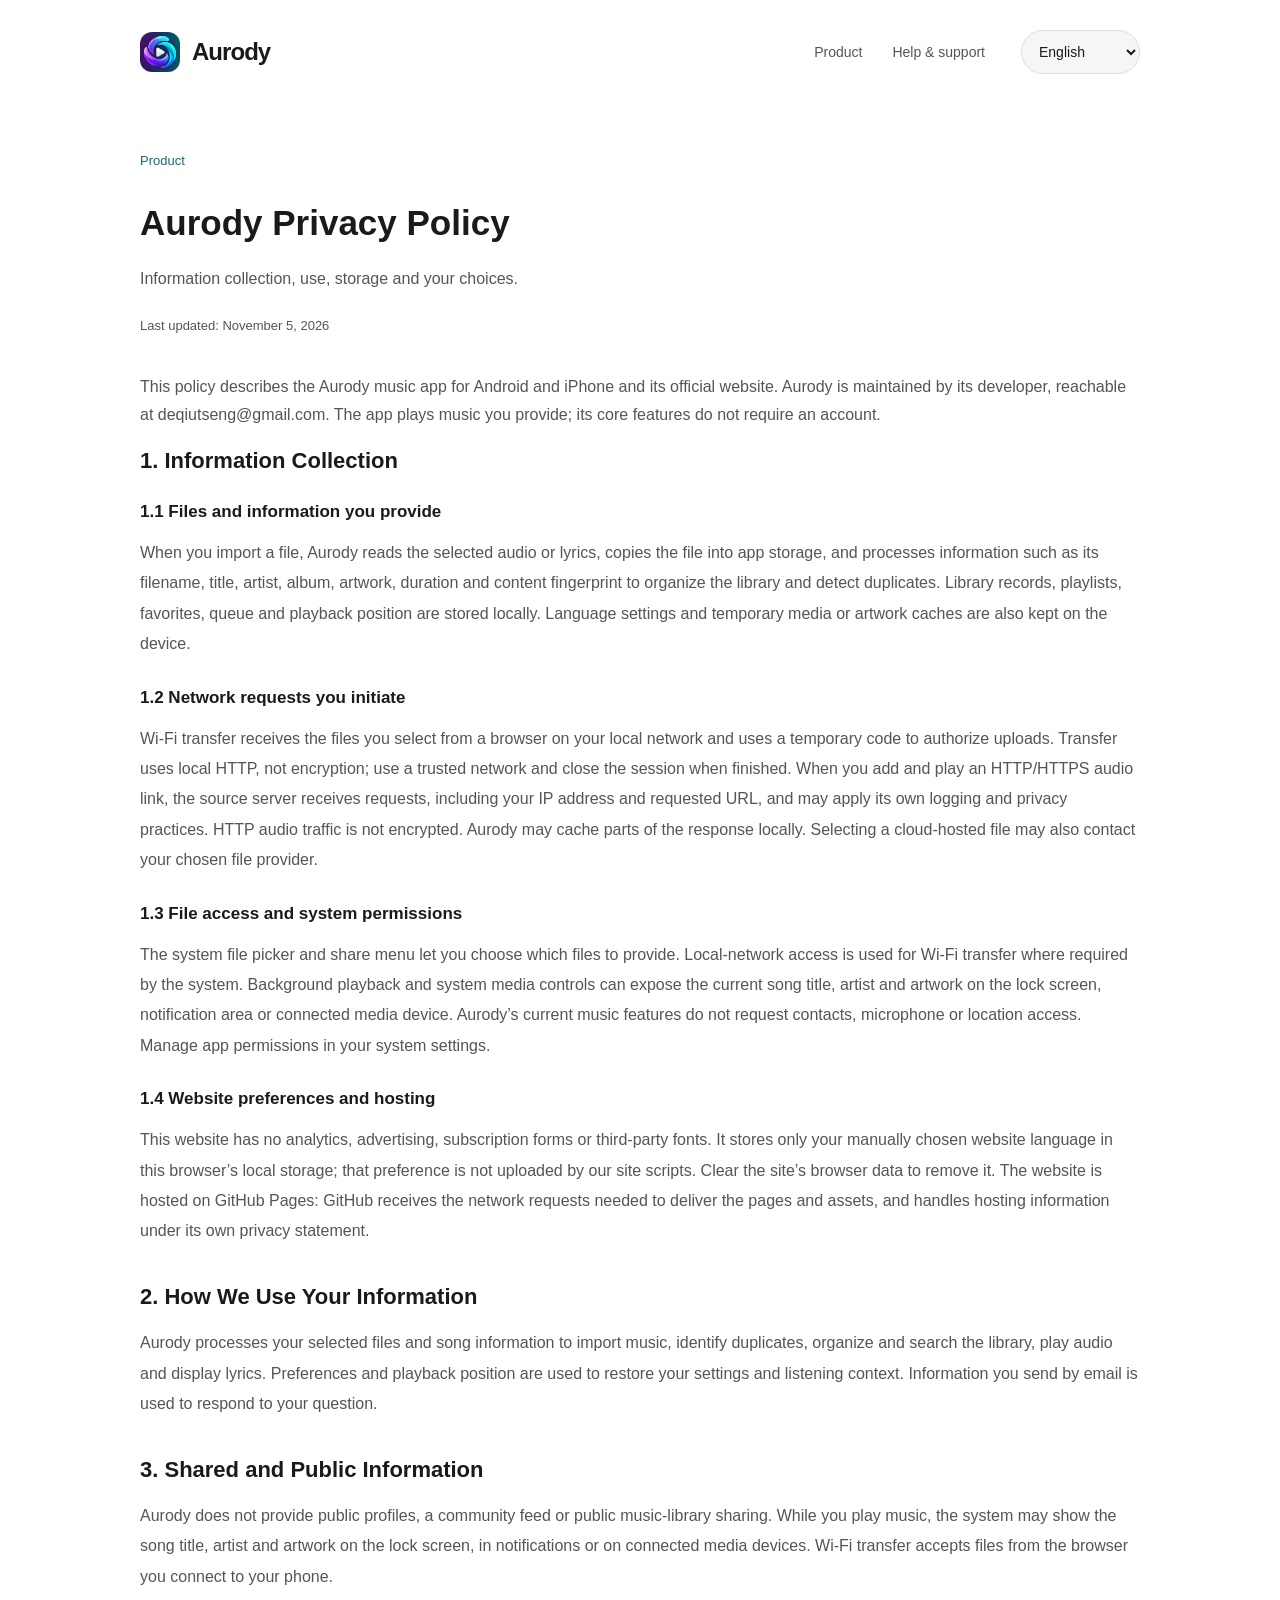
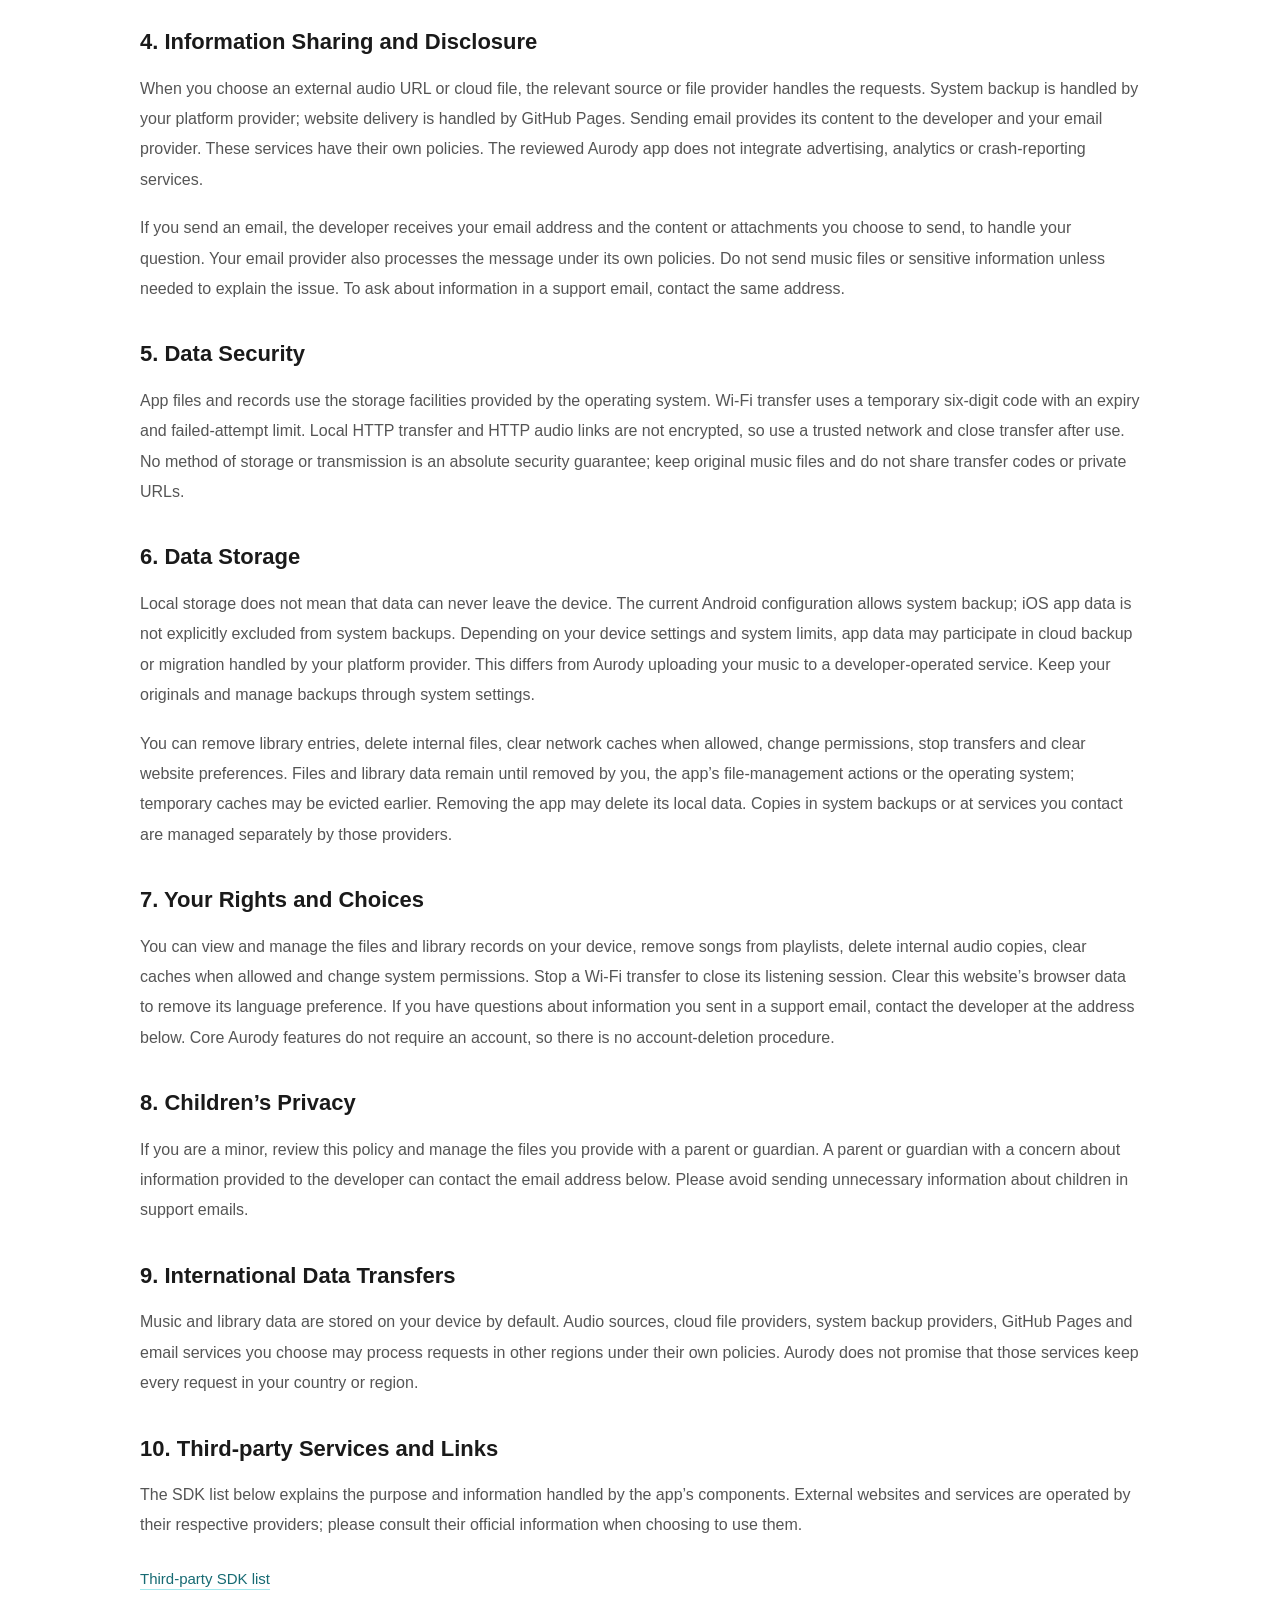
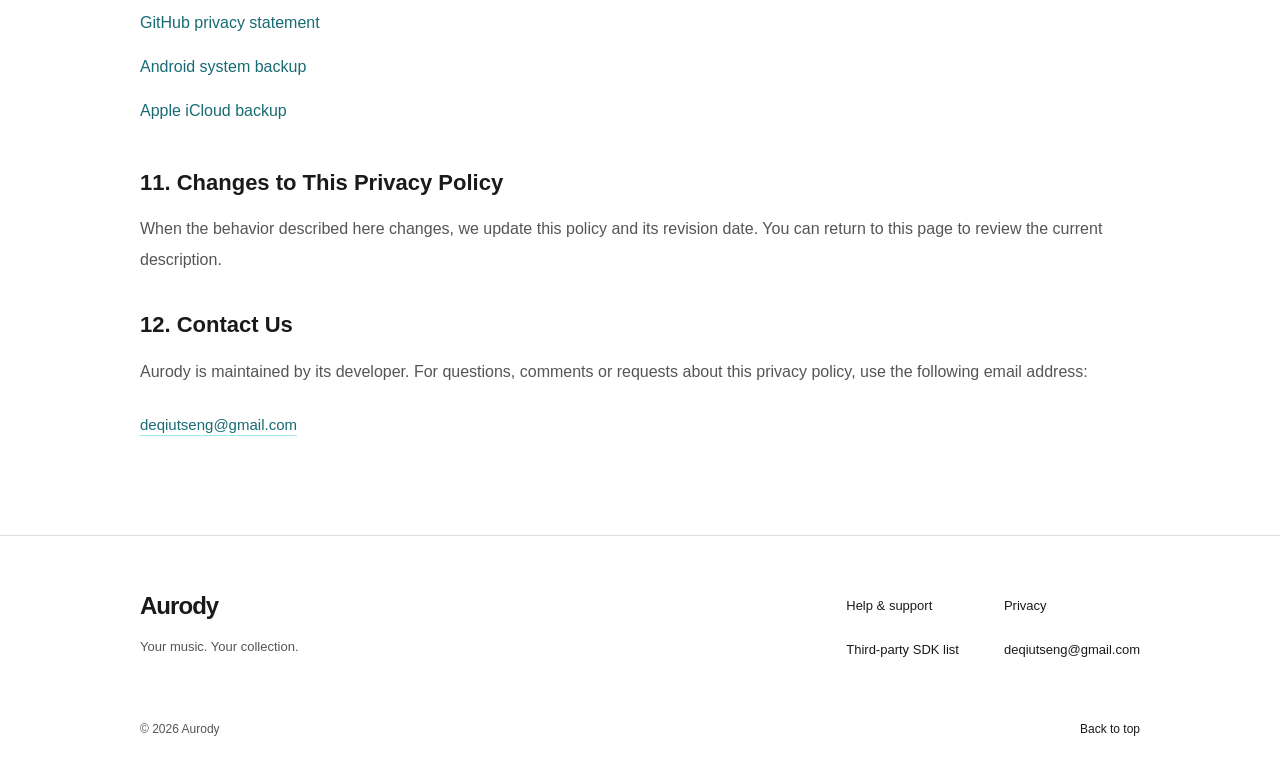
==== privacy.html @ eb652f9c "[v1.0.0][feat]官网：实现电脑优先的四页三语静态站" ====
<!doctype html>
<html lang="en"><head><meta charset="utf-8"><meta name="viewport" content="width=device-width, initial-scale=1, viewport-fit=cover"><meta name="color-scheme" content="dark"><meta name="theme-color" content="#071014"><meta name="referrer" content="no-referrer"><meta name="description" content="How Aurody handles local music, network connections, system backups and website preferences."><meta name="robots" content="index,follow"><title>Privacy policy — Aurody</title><link rel="canonical" href="https://deqiutseng.github.io/AurodyWeb/privacy.html"><link rel="icon" type="image/png" sizes="32x32" href="assets/images/favicon.png"><link rel="apple-touch-icon" href="assets/images/apple-touch-icon.png"><meta property="og:type" content="website"><meta property="og:site_name" content="Aurody"><meta property="og:title" content="Privacy policy — Aurody"><meta property="og:description" content="How Aurody handles local music, network connections, system backups and website preferences."><meta property="og:url" content="https://deqiutseng.github.io/AurodyWeb/privacy.html"><meta property="og:image" content="https://deqiutseng.github.io/AurodyWeb/assets/images/share.png"><meta name="twitter:card" content="summary_large_image"><meta name="twitter:title" content="Privacy policy — Aurody"><meta name="twitter:description" content="How Aurody handles local music, network connections, system backups and website preferences."><meta name="twitter:image" content="https://deqiutseng.github.io/AurodyWeb/assets/images/share.png"><link rel="stylesheet" href="assets/site.css"><script type="module" src="assets/site.mjs"></script></head>
<body data-page="privacy" class="document-page"><a class="skip" href="#main" data-i18n="nav.skip">Skip to content</a>
<header class="site-header" id="top"><div class="shell header-inner">
  <a class="brand" href="index.html" aria-label="Aurody home" data-i18n-aria="nav.home"><img src="assets/images/logo-128.png" alt="" width="40" height="40"><span>Aurody</span></a>
  <nav class="main-nav" aria-label="Product" data-i18n-aria="nav.product"><a data-i18n="nav.product" href="index.html">Product</a><a data-i18n="nav.support" href="support.html">Help &amp; support</a></nav>
  <div class="language" hidden><label for="language" data-i18n="nav.language">Website language</label><select id="language" aria-label="Website language" data-i18n-aria="nav.language"><option value="en" lang="en">English</option><option value="zh-Hans" lang="zh-Hans">简体中文</option><option value="zh-Hant" lang="zh-Hant">繁體中文</option></select></div>
</div></header><main id="main"><div class="page-heading shell"><a data-i18n="nav.product" href="index.html" class="back-link">Product</a><h1 data-i18n="privacy.title">Aurody Privacy Policy</h1><p data-i18n="privacy.lead" class="lead">Information collection, use, storage and your choices.</p><p data-i18n="date.label" class="revision">Last updated: November 5, 2026</p></div><article class="shell legal-article article-body"><p data-i18n="privacy.scope.body">This policy describes the Aurody music app for Android and iPhone and its official website. Aurody is maintained by its developer, reachable at deqiutseng@gmail.com. The app plays music you provide; its core features do not require an account.</p>
<section id="collection" class="article-section"><h2 data-i18n="legal.collect.title">1. Information Collection</h2><h3 data-i18n="legal.collect.local">1.1 Files and information you provide</h3><p data-i18n="privacy.local.body">When you import a file, Aurody reads the selected audio or lyrics, copies the file into app storage, and processes information such as its filename, title, artist, album, artwork, duration and content fingerprint to organize the library and detect duplicates. Library records, playlists, favorites, queue and playback position are stored locally. Language settings and temporary media or artwork caches are also kept on the device.</p><h3 data-i18n="legal.collect.network">1.2 Network requests you initiate</h3><p data-i18n="privacy.network.body">Wi-Fi transfer receives the files you select from a browser on your local network and uses a temporary code to authorize uploads. Transfer uses local HTTP, not encryption; use a trusted network and close the session when finished. When you add and play an HTTP/HTTPS audio link, the source server receives requests, including your IP address and requested URL, and may apply its own logging and privacy practices. HTTP audio traffic is not encrypted. Aurody may cache parts of the response locally. Selecting a cloud-hosted file may also contact your chosen file provider.</p><h3 data-i18n="legal.collect.permissions">1.3 File access and system permissions</h3><p data-i18n="privacy.permissions.body">The system file picker and share menu let you choose which files to provide. Local-network access is used for Wi-Fi transfer where required by the system. Background playback and system media controls can expose the current song title, artist and artwork on the lock screen, notification area or connected media device. Aurody’s current music features do not request contacts, microphone or location access. Manage app permissions in your system settings.</p><h3 data-i18n="legal.collect.website">1.4 Website preferences and hosting</h3><p data-i18n="privacy.website.body">This website has no analytics, advertising, subscription forms or third-party fonts. It stores only your manually chosen website language in this browser’s local storage; that preference is not uploaded by our site scripts. Clear the site’s browser data to remove it. The website is hosted on GitHub Pages: GitHub receives the network requests needed to deliver the pages and assets, and handles hosting information under its own privacy statement.</p></section>
<section id="use" class="article-section"><h2 data-i18n="legal.use.title">2. How We Use Your Information</h2><p data-i18n="legal.use.body">Aurody processes your selected files and song information to import music, identify duplicates, organize and search the library, play audio and display lyrics. Preferences and playback position are used to restore your settings and listening context. Information you send by email is used to respond to your question.</p></section>
<section id="public" class="article-section"><h2 data-i18n="legal.public.title">3. Shared and Public Information</h2><p data-i18n="legal.public.body">Aurody does not provide public profiles, a community feed or public music-library sharing. While you play music, the system may show the song title, artist and artwork on the lock screen, in notifications or on connected media devices. Wi-Fi transfer accepts files from the browser you connect to your phone.</p></section>
<section id="disclosure" class="article-section"><h2 data-i18n="legal.disclosure.title">4. Information Sharing and Disclosure</h2><p data-i18n="legal.disclosure.body">When you choose an external audio URL or cloud file, the relevant source or file provider handles the requests. System backup is handled by your platform provider; website delivery is handled by GitHub Pages. Sending email provides its content to the developer and your email provider. These services have their own policies. The reviewed Aurody app does not integrate advertising, analytics or crash-reporting services.</p><p data-i18n="privacy.email.body">If you send an email, the developer receives your email address and the content or attachments you choose to send, to handle your question. Your email provider also processes the message under its own policies. Do not send music files or sensitive information unless needed to explain the issue. To ask about information in a support email, contact the same address.</p></section>
<section id="security" class="article-section"><h2 data-i18n="legal.security.title">5. Data Security</h2><p data-i18n="legal.security.body">App files and records use the storage facilities provided by the operating system. Wi-Fi transfer uses a temporary six-digit code with an expiry and failed-attempt limit. Local HTTP transfer and HTTP audio links are not encrypted, so use a trusted network and close transfer after use. No method of storage or transmission is an absolute security guarantee; keep original music files and do not share transfer codes or private URLs.</p></section>
<section id="storage" class="article-section"><h2 data-i18n="legal.storage.title">6. Data Storage</h2><p data-i18n="privacy.backup.body">Local storage does not mean that data can never leave the device. The current Android configuration allows system backup; iOS app data is not explicitly excluded from system backups. Depending on your device settings and system limits, app data may participate in cloud backup or migration handled by your platform provider. This differs from Aurody uploading your music to a developer-operated service. Keep your originals and manage backups through system settings.</p><p data-i18n="privacy.control.body">You can remove library entries, delete internal files, clear network caches when allowed, change permissions, stop transfers and clear website preferences. Files and library data remain until removed by you, the app’s file-management actions or the operating system; temporary caches may be evicted earlier. Removing the app may delete its local data. Copies in system backups or at services you contact are managed separately by those providers.</p></section>
<section id="choices" class="article-section"><h2 data-i18n="legal.choices.title">7. Your Rights and Choices</h2><p data-i18n="legal.choices.body">You can view and manage the files and library records on your device, remove songs from playlists, delete internal audio copies, clear caches when allowed and change system permissions. Stop a Wi-Fi transfer to close its listening session. Clear this website’s browser data to remove its language preference. If you have questions about information you sent in a support email, contact the developer at the address below. Core Aurody features do not require an account, so there is no account-deletion procedure.</p></section>
<section id="children" class="article-section"><h2 data-i18n="legal.children.title">8. Children’s Privacy</h2><p data-i18n="legal.children.body">If you are a minor, review this policy and manage the files you provide with a parent or guardian. A parent or guardian with a concern about information provided to the developer can contact the email address below. Please avoid sending unnecessary information about children in support emails.</p></section>
<section id="international" class="article-section"><h2 data-i18n="legal.international.title">9. International Data Transfers</h2><p data-i18n="legal.international.body">Music and library data are stored on your device by default. Audio sources, cloud file providers, system backup providers, GitHub Pages and email services you choose may process requests in other regions under their own policies. Aurody does not promise that those services keep every request in your country or region.</p></section>
<section id="third-party" class="article-section"><h2 data-i18n="legal.third.title">10. Third-party Services and Links</h2><p data-i18n="legal.third.body">The SDK list below explains the purpose and information handled by the app’s components. External websites and services are operated by their respective providers; please consult their official information when choosing to use them.</p><a data-i18n="nav.sdk" href="sdklist.html" class="text-link">Third-party SDK list</a><ul class="reference-links"><li><a data-i18n="privacy.github" href="https://docs.github.com/en/site-policy/privacy-policies/github-general-privacy-statement">GitHub privacy statement</a></li><li><a data-i18n="privacy.android" href="https://developer.android.com/identity/data/autobackup">Android system backup</a></li><li><a data-i18n="privacy.apple" href="https://support.apple.com/en-us/108770">Apple iCloud backup</a></li></ul></section>
<section id="updates" class="article-section"><h2 data-i18n="legal.updates.title">11. Changes to This Privacy Policy</h2><p data-i18n="legal.updates.body">When the behavior described here changes, we update this policy and its revision date. You can return to this page to review the current description.</p></section>
<section id="contact" class="article-section"><h2 data-i18n="legal.contact.title">12. Contact Us</h2><p data-i18n="legal.contact.body">Aurody is maintained by its developer. For questions, comments or requests about this privacy policy, use the following email address:</p><a class="text-link email-link" href="mailto:deqiutseng@gmail.com">deqiutseng@gmail.com</a></section>
</article></main><footer class="site-footer"><div class="shell footer-main"><div class="footer-brand"><a href="index.html" class="wordmark">Aurody</a><p data-i18n="footer.line">Your music. Your collection.</p></div><nav aria-label="Privacy" data-i18n-aria="nav.privacy"><a data-i18n="nav.support" href="support.html">Help &amp; support</a><a data-i18n="nav.privacy" href="privacy.html">Privacy</a><a data-i18n="nav.sdk" href="sdklist.html">Third-party SDK list</a><a href="mailto:deqiutseng@gmail.com">deqiutseng@gmail.com</a></nav></div><div class="shell footer-bottom"><p data-i18n="footer.rights">© 2026 Aurody</p><a data-i18n="footer.top" href="#top">Back to top</a></div></footer></body></html>
---- assets/site.css ----
:root {
  --base: #071014;
  --text: #f3f4fa;
  --muted: #b7c1d0;
  --cyan: #19c6ce;
  --purple: #713cf0;
  --line: #ffffff25;
  --surface: #ffffff08;
  --radius: 22px;
  color-scheme: dark;
  font-family: -apple-system, BlinkMacSystemFont, "Segoe UI", "PingFang SC", "PingFang TC", "Microsoft YaHei", sans-serif;
  font-size: 16px;
  font-weight: 400;
  background: var(--base);
  color: var(--text);
  -webkit-text-size-adjust: 100%;
}
* { box-sizing: border-box; }
body { margin: 0; line-height: 1.75; overflow-wrap: break-word; background: radial-gradient(ellipse 70% 730px at 18% 6%, #49247570, transparent), radial-gradient(ellipse 50% 650px at 90% 12%, #187d8148, transparent); }
body[data-page="home"] { background: radial-gradient(ellipse 65% 750px at 10% 5%, #49247590, transparent), radial-gradient(ellipse 50% 800px at 90% 8%, #187d8160, transparent), var(--base); }
a { color: inherit; text-decoration: none; }
a:hover { color: var(--cyan); }
button, select, input { font: inherit; }
img { display: block; max-width: 100%; height: auto; }
figure { margin: 0; }
h1, h2, h3, p { margin: 0; }
h1, h2, h3 { font-weight: 600; line-height: 1.25; text-wrap: balance; }
h1 { font-size: clamp(29px, 4.45vw, 64px); letter-spacing: -.045em; }
h2 { font-size: clamp(23px, 2.5vw, 36px); letter-spacing: -.025em; white-space: pre-line; }
h3 { font-size: 19px; }
p { color: var(--muted); }
[hidden] { display: none !important; }
:focus-visible { outline: 2px solid var(--cyan); outline-offset: 5px; border-radius: 4px; }
section[id], main, #top { scroll-margin-top: 30px; }
.shell { width: min(1160px, calc(100% - 96px)); margin-inline: auto; }
.site-header { padding-top: max(20px, env(safe-area-inset-top)); }
.header-inner { display: flex; align-items: center; gap: 36px; min-height: 64px; }
.brand { display: inline-flex; align-items: center; gap: 12px; font-size: 24px; font-weight: 600; letter-spacing: -.04em; min-height: 44px; }
.brand img { border-radius: 12px; }
.main-nav { display: flex; gap: 30px; margin-left: auto; font-size: 14px; }
.main-nav a { display: flex; min-height: 44px; align-items: center; color: var(--muted); }
.main-nav a.active { color: var(--text); }
.main-nav a:hover { color: var(--cyan); }
.language { display: flex; align-items: center; }
.language label { position: absolute; width: 1px; height: 1px; overflow: hidden; clip-path: inset(50%); }
.language select { padding: 9px 28px 9px 13px; min-height: 44px; max-width: 150px; border: 1px solid var(--line); border-radius: 25px; color: var(--text); background-color: var(--surface); font-size: 14px; cursor: pointer; }
.language option { background: var(--base); }
.hero { display: grid; grid-template-columns: 1.12fr 1fr; align-items: center; gap: 70px; min-height: 740px; padding-block: 60px 88px; }
.hero-copy { padding-bottom: 25px; }
.hero .platform { font-size: 14px; margin-bottom: 22px; }
.hero h1 { max-width: 600px; margin-bottom: 26px; }
.hero .lead { max-width: 490px; font-size: 19px; line-height: 1.8; }
.actions { display: flex; gap: 12px; flex-wrap: wrap; margin-top: 34px; }
.button { display: inline-flex; align-items: center; justify-content: center; min-height: 48px; padding: 12px 23px; border-radius: 25px; border: 1px solid var(--line); font-weight: 600; font-size: 14px; line-height: 1.5; text-align: center; transition: background-color 150ms; }
.button.primary { background: linear-gradient(115deg, #14bdcb, #384bd1, #6924d5); border-color: transparent; color: #fff; }
.button.primary:hover { filter: brightness(1.12); }
.button.secondary { color: var(--text); background: var(--surface); }
.button.secondary:hover { background: #ffffff12; }
.small-note { font-size: 13px; line-height: 1.8; }
.hero .small-note { margin-top: 22px; }
.hero-visual { position: relative; display: grid; justify-items: center; }
.hero-visual::before { content: ""; position: absolute; width: 110%; height: 90%; top: 3%; background: radial-gradient(ellipse, #19c6ce19, #713cf015 45%, transparent 70%); z-index: -1; }
.phone { width: 270px; border: 7px solid #0a0a0a; border-radius: 44px; overflow: hidden; box-shadow: 0 0 0 1px #ffffff40, 0 32px 100px #0008; transform: rotate(5deg); }
.phone img { width: 100%; border-radius: 36px; }
figcaption { color: var(--muted); font-size: 12px; line-height: 1.7; }
.hero-visual figcaption { text-align: center; margin-top: 30px; max-width: 340px; }
.introduction { text-align: center; padding: 55px 0 100px; }
.introduction p { max-width: 680px; margin: 22px auto 0; font-size: 17px; }
.import-section { padding-block: 65px 90px; border-top: 1px solid var(--line); }
.section-intro { max-width: 620px; }
.section-intro p { margin-top: 20px; }
.import-steps { display: grid; grid-template-columns: repeat(3, 1fr); gap: 45px; list-style: none; padding: 0; margin: 44px 0 30px; }
.method-icon { display: flex; align-items: center; justify-content: center; width: 44px; height: 44px; border: 1px solid var(--line); color: var(--cyan); border-radius: 50%; margin-bottom: 20px; }
.import-steps p { margin-top: 14px; font-size: 15px; }
.text-link { display: inline-flex; align-items: center; min-height: 44px; color: var(--cyan); font-size: 15px; text-decoration: underline; text-underline-offset: 5px; text-decoration-color: #19c6ce65; }
.text-link:hover { text-decoration-color: var(--cyan); }
.collection-section, .listen-section { display: grid; align-items: center; grid-template-columns: 1fr 1fr; gap: 110px; padding-block: 75px; }
.collection-visual { padding: 30px 55px 25px; border: 1px solid var(--line); border-radius: var(--radius); background: linear-gradient(135deg, #49247550, #187d8120); }
.collection-visual img { width: 100%; max-width: 300px; margin: auto; border: 1px solid var(--line); border-radius: 26px; box-shadow: 0 20px 50px #0006; }
.collection-visual figcaption { margin-top: 22px; text-align: center; }
.section-copy p { margin-top: 24px; max-width: 520px; }
.section-copy .text-link { margin-top: 22px; }
.record-visual { padding: 30px; }
.record-visual img { width: 420px; aspect-ratio: 1; border-radius: 50%; box-shadow: 0 0 70px #713cf012; }
.contact-section { display: grid; grid-template-columns: 1fr 1fr; align-items: center; gap: 80px; margin-top: 70px; padding: 60px; border: 1px solid var(--line); background: var(--surface); border-radius: var(--radius); }
.contact-section p { margin-top: 22px; }
.contact-actions { display: flex; flex-direction: column; align-items: flex-start; gap: 12px; }
.email-address { font-size: 13px; color: var(--muted); overflow-wrap: anywhere; }
.site-footer { margin-top: 100px; border-top: 1px solid var(--line); padding: 48px 0 max(24px, env(safe-area-inset-bottom)); }
.footer-main { display: flex; justify-content: space-between; gap: 50px; }
.wordmark { display: inline-flex; align-items: center; min-height: 44px; font-size: 24px; font-weight: 600; letter-spacing: -.04em; }
.footer-brand p { font-size: 13px; margin-top: 8px; }
.footer-main nav { display: grid; grid-template-columns: auto auto; column-gap: 45px; align-content: start; font-size: 13px; }
.footer-main nav a { display: inline-flex; align-items: center; min-height: 44px; overflow-wrap: anywhere; }
.footer-bottom { display: flex; justify-content: space-between; align-items: center; font-size: 12px; margin-top: 36px; }
.footer-bottom a { min-height: 44px; display: inline-flex; align-items: center; }
.page-heading { padding-block: 65px 52px; }
.page-heading h1 { font-size: clamp(29px, 4vw, 50px); margin-top: 18px; }
.page-heading .lead { font-size: 19px; margin-top: 20px; max-width: 750px; }
.back-link { display: inline-flex; align-items: center; min-height: 44px; font-size: 13px; color: var(--cyan); }
.revision { font-size: 13px; margin-top: 22px; }
.article-layout { display: grid; grid-template-columns: 240px minmax(0, 1fr); gap: 80px; align-items: start; }
.contents { position: sticky; top: 30px; padding-block: 20px; border-top: 1px solid var(--line); }
.contents h2 { font-size: 15px; margin-bottom: 18px; }
.contents nav { display: flex; flex-direction: column; align-items: flex-start; }
.contents a { display: flex; align-items: center; min-height: 44px; font-size: 14px; color: var(--muted); }
.contents a:hover { color: var(--cyan); }
.article-body { max-width: 760px; }
.article-section { padding-block: 30px 32px; border-top: 1px solid var(--line); }
.article-section h2 { font-size: 23px; margin-bottom: 22px; }
.article-section p + p { margin-top: 18px; }
.article-section p, .article-section li { line-height: 1.9; }
.article-section .text-link { margin-top: 16px; }
.guide-steps, .file-rules { color: var(--muted); padding-left: 24px; margin: 0 0 22px; }
.guide-steps li, .file-rules li { padding-left: 8px; margin-bottom: 14px; }
.notice { padding: 20px 24px; border-left: 2px solid var(--cyan); background: var(--surface); border-radius: 0 16px 16px 0; font-size: 15px; margin-bottom: 22px; }
.narrow { width: min(760px, calc(100% - 96px)); margin-inline: auto; }
.reference-links { list-style: none; padding: 0; margin: 0; }
.reference-links a { color: var(--cyan); min-height: 44px; display: inline-flex; align-items: center; }
.component-intro { margin: 0; }
.component-intro p + p { margin-top: 18px; }
.component-group { margin-top: 50px; }
.component-group h2 { margin-bottom: 24px; }
.table-wrap { border: 1px solid var(--line); border-radius: var(--radius); overflow: hidden; }
table { border-collapse: collapse; width: 100%; font-size: 15px; text-align: left; }
thead { background: var(--surface); }
th, td { padding: 17px 22px; border-bottom: 1px solid var(--line); font-weight: 400; vertical-align: top; }
thead th { color: var(--muted); font-size: 13px; }
tbody tr:last-child th, tbody tr:last-child td { border-bottom: 0; }
tbody th { width: 40%; font-weight: 600; }
tbody th a { display: inline-flex; align-items: center; min-height: 44px; overflow-wrap: anywhere; }
tbody td { color: var(--muted); }
.version { white-space: nowrap; font-variant-numeric: tabular-nums; }
.component-body > .narrow:last-child { margin-top: 60px; }
.sr-only { position: absolute; width: 1px; height: 1px; overflow: hidden; clip-path: inset(50%); }
.skip { position: fixed; z-index: 10; top: 8px; left: 10px; padding: 10px 20px; border-radius: 25px; background: var(--cyan); color: var(--base); transform: translateY(-200%); }
.skip:focus { transform: none; color: var(--base); }
.document-page { --base: #fff; --text: #1a1a1a; --muted: #555; --line: #dedede; --surface: #f6f6f6; --cyan: #176b73; color-scheme: light; color: var(--text); background: #fff; }
.document-page .shell { max-width: 1000px; }
.document-page .page-heading { padding-top: 55px; padding-bottom: 35px; }
.document-page .page-heading h1 { font-size: 35px; letter-spacing: 0; }
.document-page .page-heading .lead { font-size: 16px; }
.document-page .legal-article { max-width: 1000px; padding-bottom: 25px; }
.document-page .article-section { border-top: 0; padding-block: 18px; }
.document-page .article-section h2 { font-size: 22px; letter-spacing: 0; margin-bottom: 18px; }
.document-page .article-section h3 { font-size: 17px; line-height: 1.65; margin: 24px 0 12px; }
.document-page .article-section p, .document-page .component-intro p { line-height: 1.9; }
.document-page .component-intro { max-width: none; }
.document-page .component-group > h2 { font-size: 24px; letter-spacing: 0; }
.sdk-entry { margin-top: 32px; padding-bottom: 28px; border-bottom: 1px solid var(--line); }
.sdk-entry h3 { font-size: 19px; line-height: 1.5; overflow-wrap: anywhere; }
.sdk-entry dl { margin: 20px 0 0; font-size: 15px; line-height: 1.85; }
.sdk-entry dl > div { display: grid; grid-template-columns: 190px minmax(0, 1fr); gap: 24px; padding-block: 5px; }
.sdk-entry dt { color: var(--muted); }
.sdk-entry dd { margin: 0; overflow-wrap: anywhere; }
.sdk-entry a { display: inline-flex; align-items: center; min-height: 44px; color: var(--cyan); text-decoration: underline; text-underline-offset: 3px; }
.document-page .site-footer { margin-top: 45px; }
@media (min-width: 1600px) { .hero { min-height: 820px; gap: 130px; } .phone { width: 300px; } }
@media (max-width: 1000px) {
  .shell { width: calc(100% - 64px); }
  .hero { gap: 40px; min-height: 680px; }
  .phone { width: 240px; }
  .collection-section, .listen-section { gap: 50px; }
  .collection-visual { padding-inline: 30px; }
  .contact-section { padding: 40px; gap: 45px; }
  .article-layout { grid-template-columns: 200px minmax(0, 1fr); gap: 40px; }
}
@media (max-width: 700px) {
  :root { font-size: 15px; }
  .shell, .narrow { width: calc(100% - max(22px, env(safe-area-inset-left)) - max(22px, env(safe-area-inset-right))); }
  .header-inner { gap: 12px; flex-wrap: wrap; }
  .brand { font-size: 22px; gap: 9px; }
  .brand img { width: 34px; height: 34px; border-radius: 10px; }
  .language { margin-left: auto; }
  .main-nav { order: 3; margin: 0; width: 100%; gap: 25px; }
  .main-nav a { font-size: 13px; }
  .language select { font-size: 13px; max-width: 130px; }
  .hero { grid-template-columns: 1fr; gap: 46px; padding-block: 45px 60px; min-height: auto; }
  .hero-copy { padding: 0; }
  .hero .platform { font-size: 12px; margin-bottom: 16px; }
  .hero h1 { font-size: 29px; margin-bottom: 20px; }
  .hero .lead { font-size: 15px; max-width: 500px; }
  .actions { margin-top: 25px; }
  .button { padding-inline: 20px; font-size: 13px; }
  .phone { width: min(245px, 75vw); transform: rotate(3deg); }
  .hero-visual figcaption { font-size: 11px; max-width: 290px; margin-top: 25px; }
  .introduction { padding-block: 35px 65px; text-align: left; }
  h2 { font-size: 23px; }
  .introduction p { font-size: 15px; margin-top: 20px; }
  .import-section { padding-block: 45px; }
  .import-steps { grid-template-columns: 1fr; gap: 25px; margin-block: 30px 15px; }
  .import-steps li { display: grid; grid-template-columns: 44px 1fr; column-gap: 17px; }
  .method-icon { grid-row: 1 / 3; margin: 0; }
  .import-steps h3 { align-self: center; font-size: 19px; min-height: 44px; display: flex; align-items: center; }
  .import-steps p { margin-top: 5px; }
  .collection-section, .listen-section { grid-template-columns: 1fr; gap: 32px; padding-block: 38px; }
  .collection-section .section-copy { grid-row: 1; }
  .collection-visual { max-width: 400px; width: 100%; justify-self: center; padding-inline: 35px; }
  .section-copy p { margin-top: 20px; }
  .record-visual { max-width: 360px; padding: 12px; justify-self: center; }
  .contact-section { grid-template-columns: 1fr; gap: 24px; padding: 28px; margin-top: 40px; }
  .site-footer { margin-top: 65px; padding-top: 30px; }
  .footer-main { flex-direction: column; gap: 22px; }
  .footer-main nav { grid-template-columns: 1fr; gap: 0; }
  .footer-bottom { margin-top: 20px; }
  .page-heading { padding-block: 30px 35px; }
  .page-heading h1 { font-size: 29px; margin-top: 15px; }
  .page-heading .lead { font-size: 15px; margin-top: 18px; }
  .revision { font-size: 12px; }
  .article-layout { grid-template-columns: 1fr; gap: 20px; }
  .contents { position: static; padding-block: 20px 0; }
  .contents nav { display: grid; grid-template-columns: 1fr 1fr; gap: 0 12px; }
  .contents a { font-size: 13px; }
  .article-section { padding-block: 25px 28px; }
  .article-section h2 { font-size: 22px; margin-bottom: 20px; }
  .article-section p, .article-section li { font-size: 15px; }
  .notice { padding: 16px; }
  .component-intro { width: 100%; }
  table { font-size: 13px; table-layout: fixed; }
  th, td { padding: 12px 9px; }
  thead th { font-size: 12px; }
  thead th:first-child, tbody th { width: 43%; }
  thead th:nth-child(2) { width: 23%; }
  .version { white-space: normal; overflow-wrap: anywhere; }
  tbody td { overflow-wrap: anywhere; }
  .component-body > .narrow:last-child { width: 100%; }
  .document-page .page-heading { padding-top: 30px; }
  .document-page .page-heading h1 { font-size: 29px; }
  .document-page .article-section h2 { font-size: 22px; }
  .sdk-entry dl { font-size: 14px; }
  .sdk-entry dl > div { grid-template-columns: 100px minmax(0, 1fr); gap: 16px; padding-block: 7px; }
}
@media (prefers-reduced-motion: reduce) { *, *::before, *::after { animation: none !important; transition: none !important; scroll-behavior: auto !important; } }
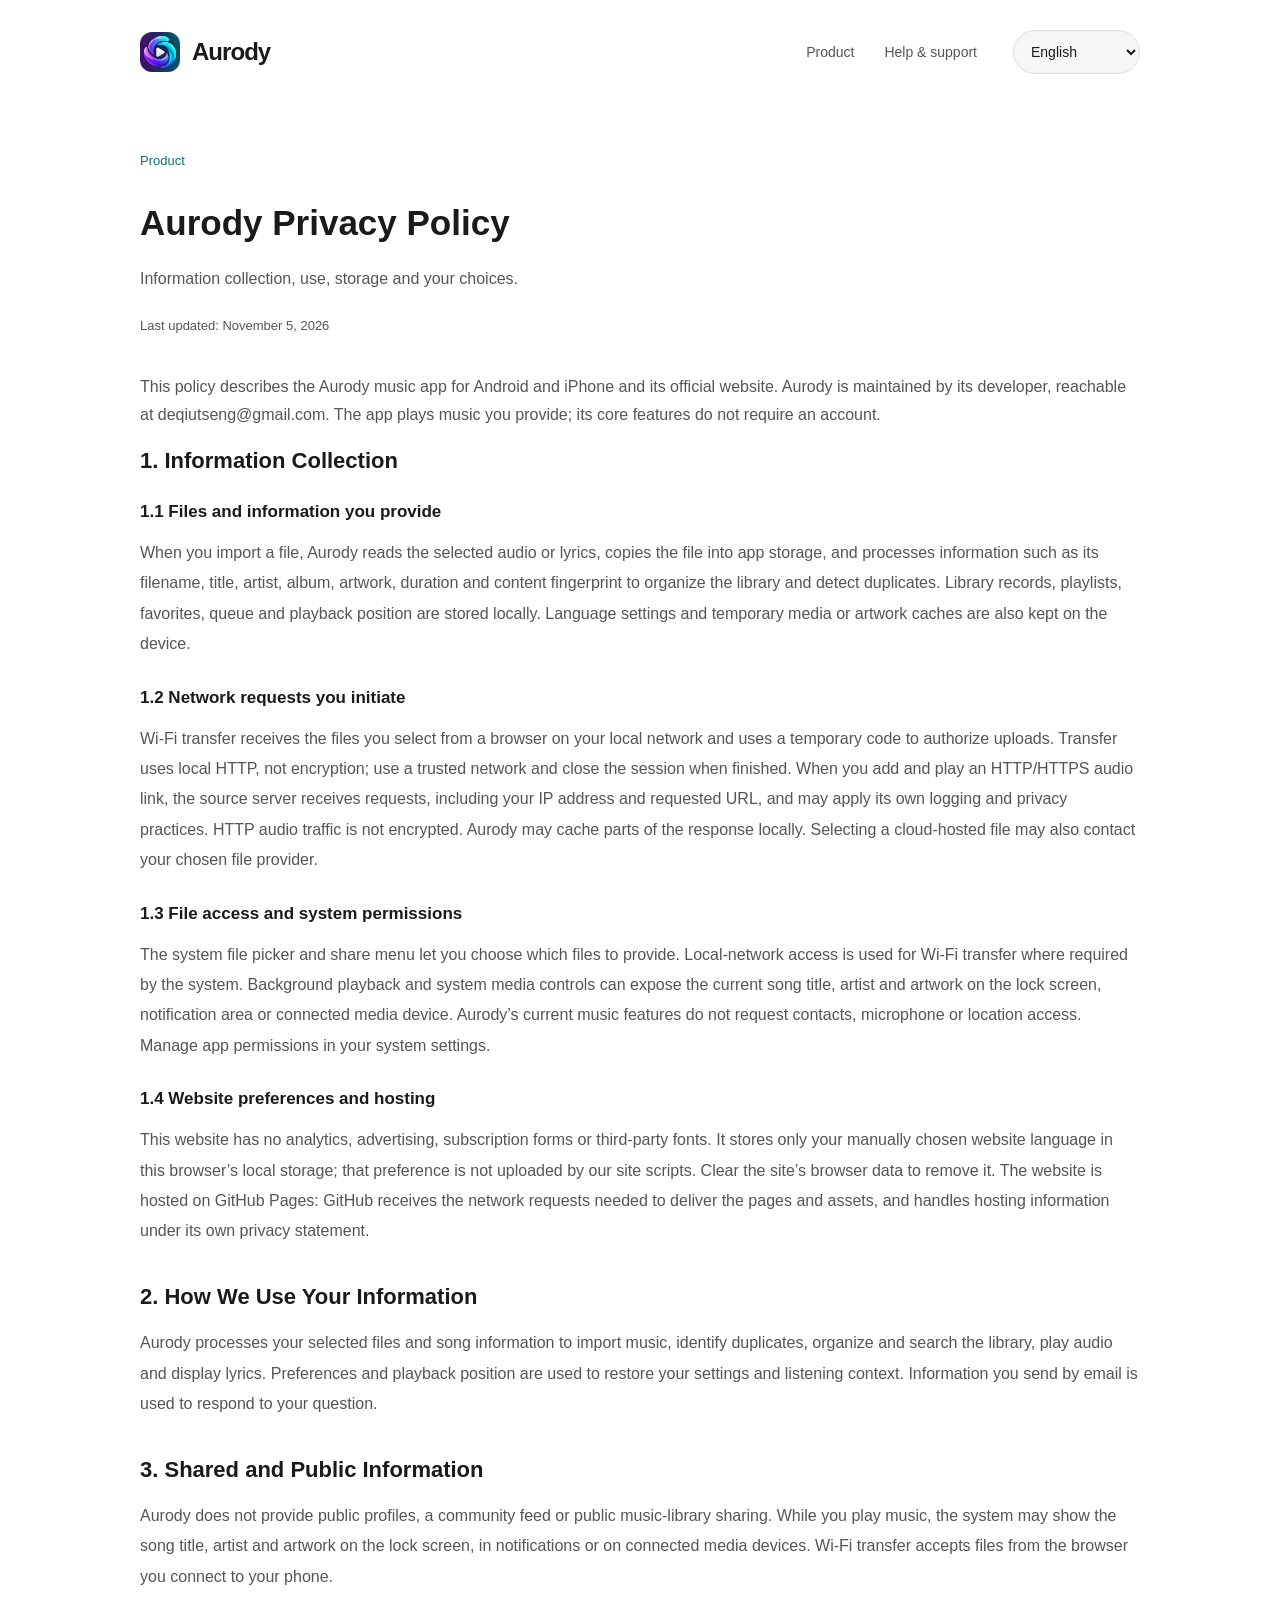
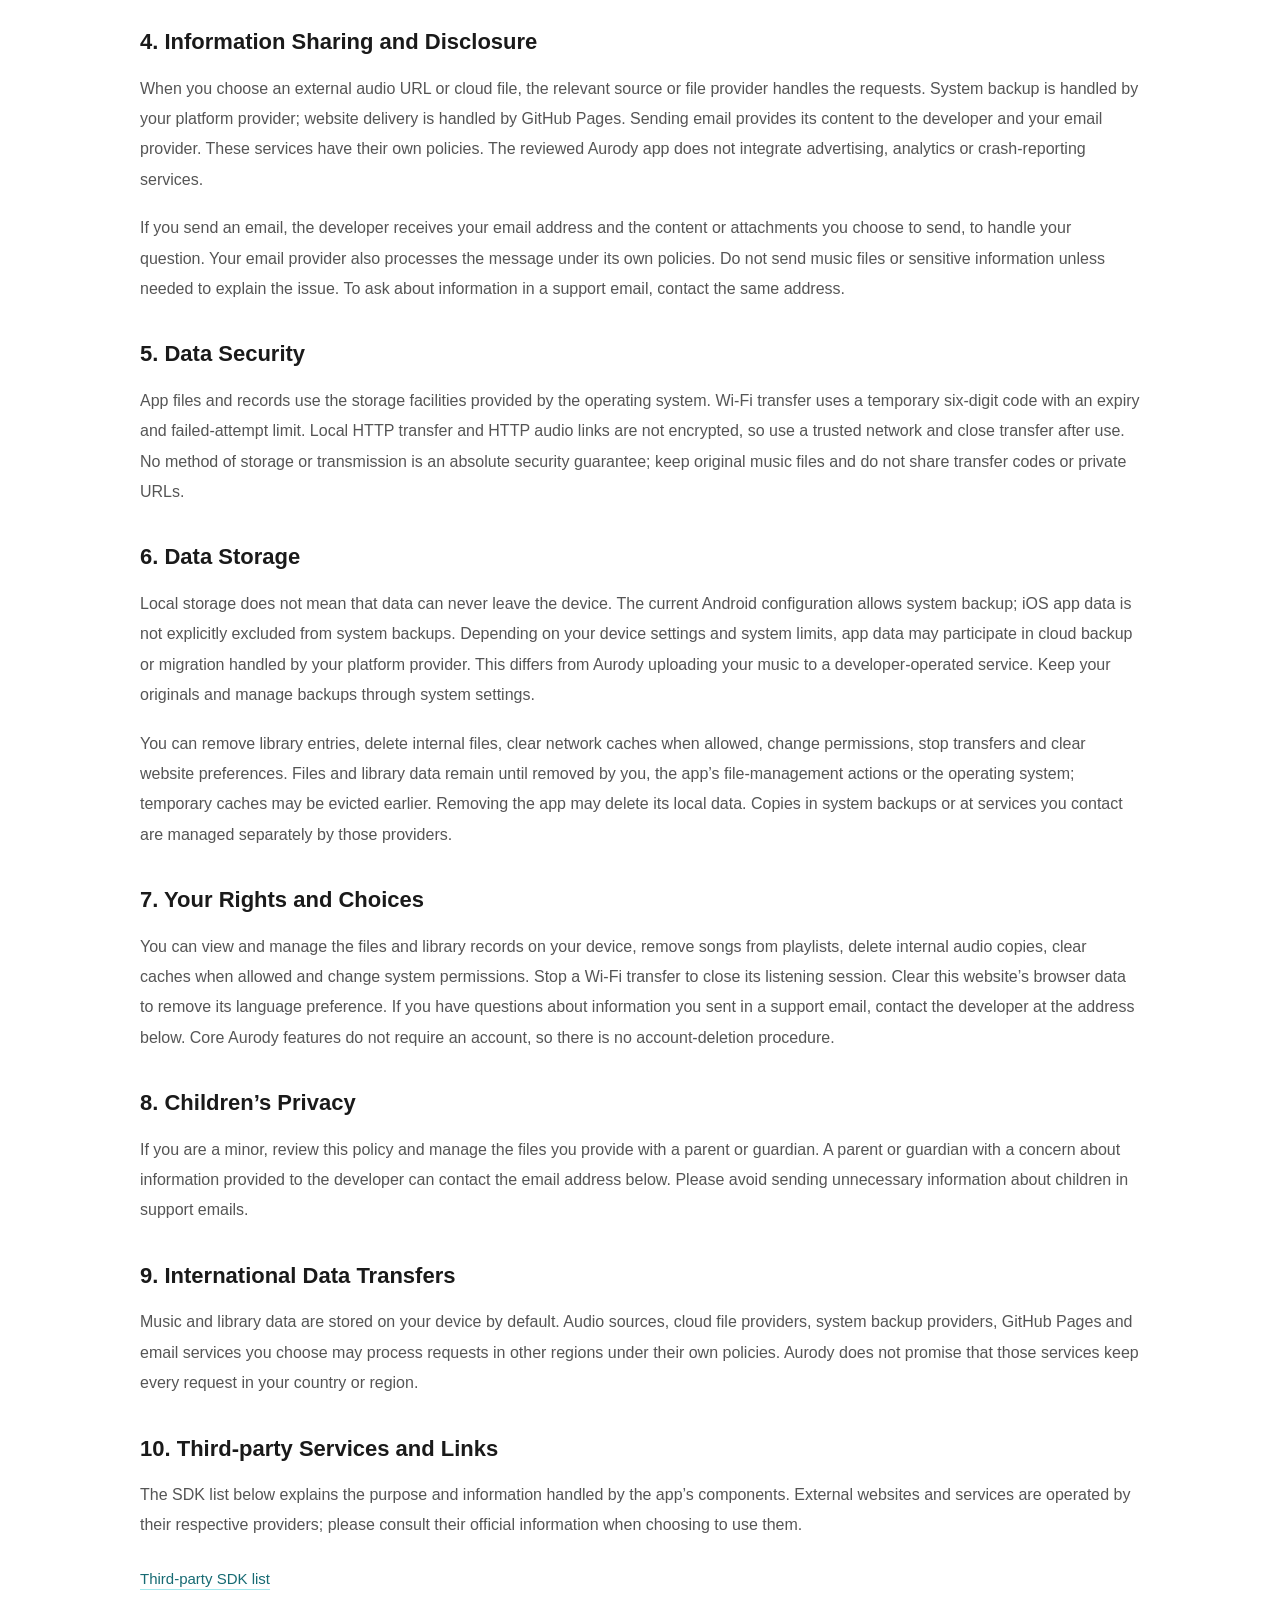
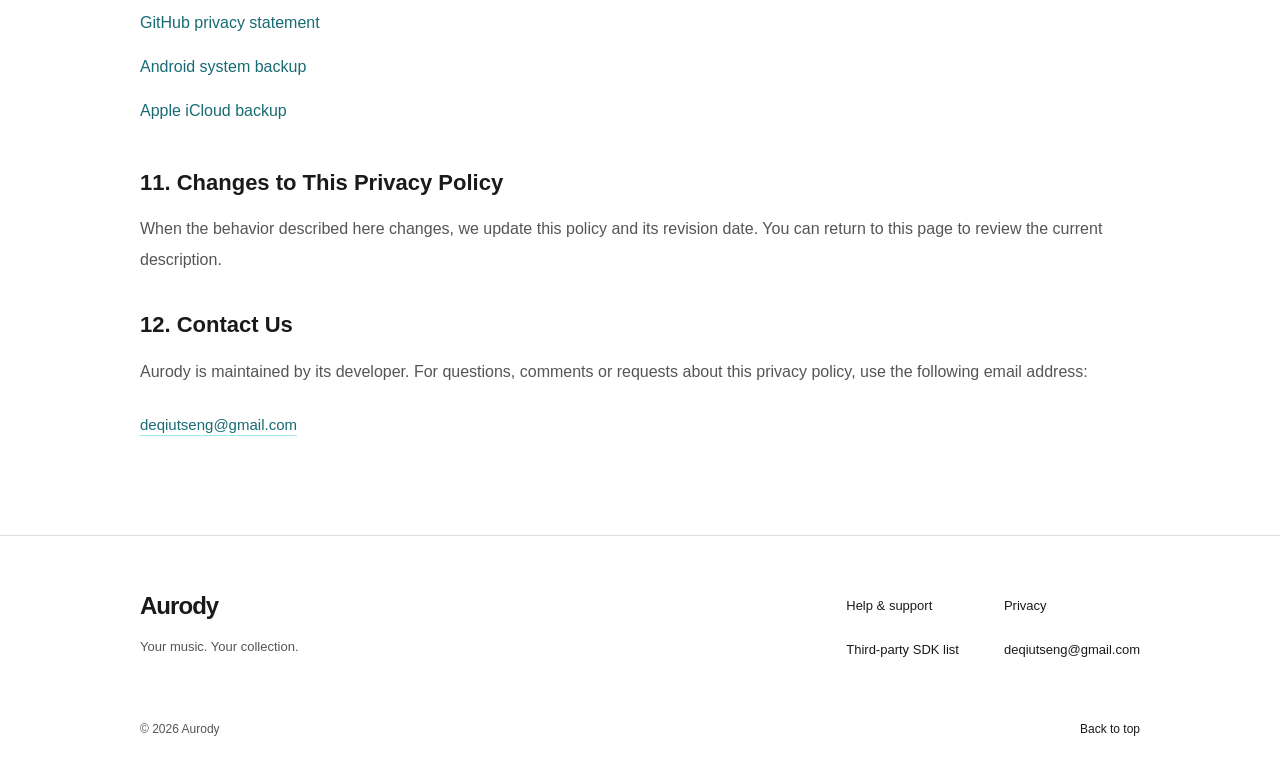
==== commit f668d331: "[v1.0.0][feat]官网：新增 App Store 下载入口与九语支持" ====
--- a/privacy.html
+++ b/privacy.html
@@ -1,10 +1,10 @@
 <!doctype html>
-<html lang="en"><head><meta charset="utf-8"><meta name="viewport" content="width=device-width, initial-scale=1, viewport-fit=cover"><meta name="color-scheme" content="dark"><meta name="theme-color" content="#071014"><meta name="referrer" content="no-referrer"><meta name="description" content="How Aurody handles local music, network connections, system backups and website preferences."><meta name="robots" content="index,follow"><title>Privacy policy — Aurody</title><link rel="canonical" href="https://deqiutseng.github.io/AurodyWeb/privacy.html"><link rel="icon" type="image/png" sizes="32x32" href="assets/images/favicon.png"><link rel="apple-touch-icon" href="assets/images/apple-touch-icon.png"><meta property="og:type" content="website"><meta property="og:site_name" content="Aurody"><meta property="og:title" content="Privacy policy — Aurody"><meta property="og:description" content="How Aurody handles local music, network connections, system backups and website preferences."><meta property="og:url" content="https://deqiutseng.github.io/AurodyWeb/privacy.html"><meta property="og:image" content="https://deqiutseng.github.io/AurodyWeb/assets/images/share.png"><meta name="twitter:card" content="summary_large_image"><meta name="twitter:title" content="Privacy policy — Aurody"><meta name="twitter:description" content="How Aurody handles local music, network connections, system backups and website preferences."><meta name="twitter:image" content="https://deqiutseng.github.io/AurodyWeb/assets/images/share.png"><link rel="stylesheet" href="assets/site.css"><script type="module" src="assets/site.mjs"></script></head>
+<html lang="en" dir="ltr"><head><meta charset="utf-8"><meta name="viewport" content="width=device-width, initial-scale=1, viewport-fit=cover"><meta name="color-scheme" content="dark"><meta name="theme-color" content="#071014"><meta name="referrer" content="no-referrer"><meta name="description" content="How Aurody handles local music, network connections, system backups and website preferences."><meta name="robots" content="index,follow"><title>Privacy policy — Aurody</title><link rel="canonical" href="https://deqiutseng.github.io/AurodyWeb/privacy.html"><link rel="icon" type="image/png" sizes="32x32" href="assets/images/favicon.png"><link rel="apple-touch-icon" href="assets/images/apple-touch-icon.png"><meta property="og:type" content="website"><meta property="og:site_name" content="Aurody"><meta property="og:title" content="Privacy policy — Aurody"><meta property="og:description" content="How Aurody handles local music, network connections, system backups and website preferences."><meta property="og:url" content="https://deqiutseng.github.io/AurodyWeb/privacy.html"><meta property="og:image" content="https://deqiutseng.github.io/AurodyWeb/assets/images/share.png"><meta name="twitter:card" content="summary_large_image"><meta name="twitter:title" content="Privacy policy — Aurody"><meta name="twitter:description" content="How Aurody handles local music, network connections, system backups and website preferences."><meta name="twitter:image" content="https://deqiutseng.github.io/AurodyWeb/assets/images/share.png"><link rel="stylesheet" href="assets/site.css?v=9-languages"><script type="module" src="assets/site.mjs?v=9-languages"></script></head>
 <body data-page="privacy" class="document-page"><a class="skip" href="#main" data-i18n="nav.skip">Skip to content</a>
 <header class="site-header" id="top"><div class="shell header-inner">
   <a class="brand" href="index.html" aria-label="Aurody home" data-i18n-aria="nav.home"><img src="assets/images/logo-128.png" alt="" width="40" height="40"><span>Aurody</span></a>
   <nav class="main-nav" aria-label="Product" data-i18n-aria="nav.product"><a data-i18n="nav.product" href="index.html">Product</a><a data-i18n="nav.support" href="support.html">Help &amp; support</a></nav>
-  <div class="language" hidden><label for="language" data-i18n="nav.language">Website language</label><select id="language" aria-label="Website language" data-i18n-aria="nav.language"><option value="en" lang="en">English</option><option value="zh-Hans" lang="zh-Hans">简体中文</option><option value="zh-Hant" lang="zh-Hant">繁體中文</option></select></div>
+  <div class="language" hidden><label for="language" data-i18n="nav.language">Website language</label><select id="language" aria-label="Website language" data-i18n-aria="nav.language"><option value="en" lang="en" dir="ltr">English</option><option value="zh-Hans" lang="zh-Hans" dir="ltr">简体中文</option><option value="zh-Hant" lang="zh-Hant" dir="ltr">繁體中文</option><option value="es" lang="es" dir="ltr">Español</option><option value="hi" lang="hi" dir="ltr">हिन्दी</option><option value="ar" lang="ar" dir="rtl">العربية</option><option value="fr" lang="fr" dir="ltr">Français</option><option value="bn" lang="bn" dir="ltr">বাংলা</option><option value="pt" lang="pt" dir="ltr">Português</option></select></div>
 </div></header><main id="main"><div class="page-heading shell"><a data-i18n="nav.product" href="index.html" class="back-link">Product</a><h1 data-i18n="privacy.title">Aurody Privacy Policy</h1><p data-i18n="privacy.lead" class="lead">Information collection, use, storage and your choices.</p><p data-i18n="date.label" class="revision">Last updated: November 5, 2026</p></div><article class="shell legal-article article-body"><p data-i18n="privacy.scope.body">This policy describes the Aurody music app for Android and iPhone and its official website. Aurody is maintained by its developer, reachable at deqiutseng@gmail.com. The app plays music you provide; its core features do not require an account.</p>
 <section id="collection" class="article-section"><h2 data-i18n="legal.collect.title">1. Information Collection</h2><h3 data-i18n="legal.collect.local">1.1 Files and information you provide</h3><p data-i18n="privacy.local.body">When you import a file, Aurody reads the selected audio or lyrics, copies the file into app storage, and processes information such as its filename, title, artist, album, artwork, duration and content fingerprint to organize the library and detect duplicates. Library records, playlists, favorites, queue and playback position are stored locally. Language settings and temporary media or artwork caches are also kept on the device.</p><h3 data-i18n="legal.collect.network">1.2 Network requests you initiate</h3><p data-i18n="privacy.network.body">Wi-Fi transfer receives the files you select from a browser on your local network and uses a temporary code to authorize uploads. Transfer uses local HTTP, not encryption; use a trusted network and close the session when finished. When you add and play an HTTP/HTTPS audio link, the source server receives requests, including your IP address and requested URL, and may apply its own logging and privacy practices. HTTP audio traffic is not encrypted. Aurody may cache parts of the response locally. Selecting a cloud-hosted file may also contact your chosen file provider.</p><h3 data-i18n="legal.collect.permissions">1.3 File access and system permissions</h3><p data-i18n="privacy.permissions.body">The system file picker and share menu let you choose which files to provide. Local-network access is used for Wi-Fi transfer where required by the system. Background playback and system media controls can expose the current song title, artist and artwork on the lock screen, notification area or connected media device. Aurody’s current music features do not request contacts, microphone or location access. Manage app permissions in your system settings.</p><h3 data-i18n="legal.collect.website">1.4 Website preferences and hosting</h3><p data-i18n="privacy.website.body">This website has no analytics, advertising, subscription forms or third-party fonts. It stores only your manually chosen website language in this browser’s local storage; that preference is not uploaded by our site scripts. Clear the site’s browser data to remove it. The website is hosted on GitHub Pages: GitHub receives the network requests needed to deliver the pages and assets, and handles hosting information under its own privacy statement.</p></section>
 <section id="use" class="article-section"><h2 data-i18n="legal.use.title">2. How We Use Your Information</h2><p data-i18n="legal.use.body">Aurody processes your selected files and song information to import music, identify duplicates, organize and search the library, play audio and display lyrics. Preferences and playback position are used to restore your settings and listening context. Information you send by email is used to respond to your question.</p></section>
@@ -17,5 +17,5 @@
 <section id="international" class="article-section"><h2 data-i18n="legal.international.title">9. International Data Transfers</h2><p data-i18n="legal.international.body">Music and library data are stored on your device by default. Audio sources, cloud file providers, system backup providers, GitHub Pages and email services you choose may process requests in other regions under their own policies. Aurody does not promise that those services keep every request in your country or region.</p></section>
 <section id="third-party" class="article-section"><h2 data-i18n="legal.third.title">10. Third-party Services and Links</h2><p data-i18n="legal.third.body">The SDK list below explains the purpose and information handled by the app’s components. External websites and services are operated by their respective providers; please consult their official information when choosing to use them.</p><a data-i18n="nav.sdk" href="sdklist.html" class="text-link">Third-party SDK list</a><ul class="reference-links"><li><a data-i18n="privacy.github" href="https://docs.github.com/en/site-policy/privacy-policies/github-general-privacy-statement">GitHub privacy statement</a></li><li><a data-i18n="privacy.android" href="https://developer.android.com/identity/data/autobackup">Android system backup</a></li><li><a data-i18n="privacy.apple" href="https://support.apple.com/en-us/108770">Apple iCloud backup</a></li></ul></section>
 <section id="updates" class="article-section"><h2 data-i18n="legal.updates.title">11. Changes to This Privacy Policy</h2><p data-i18n="legal.updates.body">When the behavior described here changes, we update this policy and its revision date. You can return to this page to review the current description.</p></section>
-<section id="contact" class="article-section"><h2 data-i18n="legal.contact.title">12. Contact Us</h2><p data-i18n="legal.contact.body">Aurody is maintained by its developer. For questions, comments or requests about this privacy policy, use the following email address:</p><a class="text-link email-link" href="mailto:deqiutseng@gmail.com">deqiutseng@gmail.com</a></section>
-</article></main><footer class="site-footer"><div class="shell footer-main"><div class="footer-brand"><a href="index.html" class="wordmark">Aurody</a><p data-i18n="footer.line">Your music. Your collection.</p></div><nav aria-label="Privacy" data-i18n-aria="nav.privacy"><a data-i18n="nav.support" href="support.html">Help &amp; support</a><a data-i18n="nav.privacy" href="privacy.html">Privacy</a><a data-i18n="nav.sdk" href="sdklist.html">Third-party SDK list</a><a href="mailto:deqiutseng@gmail.com">deqiutseng@gmail.com</a></nav></div><div class="shell footer-bottom"><p data-i18n="footer.rights">© 2026 Aurody</p><a data-i18n="footer.top" href="#top">Back to top</a></div></footer></body></html>
+<section id="contact" class="article-section"><h2 data-i18n="legal.contact.title">12. Contact Us</h2><p data-i18n="legal.contact.body">Aurody is maintained by its developer. For questions, comments or requests about this privacy policy, use the following email address:</p><a class="text-link email-link" href="mailto:deqiutseng@gmail.com"><bdi dir="ltr">deqiutseng@gmail.com</bdi></a></section>
+</article></main><footer class="site-footer"><div class="shell footer-main"><div class="footer-brand"><a href="index.html" class="wordmark">Aurody</a><p data-i18n="footer.line">Your music. Your collection.</p></div><nav aria-label="Privacy" data-i18n-aria="nav.privacy"><a data-i18n="nav.support" href="support.html">Help &amp; support</a><a data-i18n="nav.privacy" href="privacy.html">Privacy</a><a data-i18n="nav.sdk" href="sdklist.html">Third-party SDK list</a><a href="mailto:deqiutseng@gmail.com"><bdi dir="ltr">deqiutseng@gmail.com</bdi></a></nav></div><div class="shell footer-bottom"><p data-i18n="footer.rights">© 2026 Aurody</p><a data-i18n="footer.top" href="#top">Back to top</a></div></footer></body></html>
--- a/assets/site.css
+++ b/assets/site.css
@@ -37,13 +37,13 @@
 .header-inner { display: flex; align-items: center; gap: 36px; min-height: 64px; }
 .brand { display: inline-flex; align-items: center; gap: 12px; font-size: 24px; font-weight: 600; letter-spacing: -.04em; min-height: 44px; }
 .brand img { border-radius: 12px; }
-.main-nav { display: flex; gap: 30px; margin-left: auto; font-size: 14px; }
+.main-nav { display: flex; gap: 30px; margin-inline-start: auto; font-size: 14px; }
 .main-nav a { display: flex; min-height: 44px; align-items: center; color: var(--muted); }
 .main-nav a.active { color: var(--text); }
 .main-nav a:hover { color: var(--cyan); }
 .language { display: flex; align-items: center; }
 .language label { position: absolute; width: 1px; height: 1px; overflow: hidden; clip-path: inset(50%); }
-.language select { padding: 9px 28px 9px 13px; min-height: 44px; max-width: 150px; border: 1px solid var(--line); border-radius: 25px; color: var(--text); background-color: var(--surface); font-size: 14px; cursor: pointer; }
+.language select { padding-block: 9px; padding-inline: 13px 28px; min-height: 44px; max-width: 150px; border: 1px solid var(--line); border-radius: 25px; color: var(--text); background-color: var(--surface); font-size: 14px; cursor: pointer; }
 .language option { background: var(--base); }
 .hero { display: grid; grid-template-columns: 1.12fr 1fr; align-items: center; gap: 70px; min-height: 740px; padding-block: 60px 88px; }
 .hero-copy { padding-bottom: 25px; }
@@ -53,6 +53,10 @@
 .actions { display: flex; gap: 12px; flex-wrap: wrap; margin-top: 34px; }
 .button { display: inline-flex; align-items: center; justify-content: center; min-height: 48px; padding: 12px 23px; border-radius: 25px; border: 1px solid var(--line); font-weight: 600; font-size: 14px; line-height: 1.5; text-align: center; transition: background-color 150ms; }
 .button.primary { background: linear-gradient(115deg, #14bdcb, #384bd1, #6924d5); border-color: transparent; color: #fff; }
+.hero .actions { gap: 16px; }
+.app-store { display: inline-flex; align-items: center; min-height: 48px; gap: 12px; max-width: 100%; }
+.app-store-label { font-size: 13px; line-height: 1.4; }
+.app-store img { width: auto; height: 48px; }
 .button.primary:hover { filter: brightness(1.12); }
 .button.secondary { color: var(--text); background: var(--surface); }
 .button.secondary:hover { background: #ffffff12; }
@@ -111,9 +115,9 @@
 .article-section p + p { margin-top: 18px; }
 .article-section p, .article-section li { line-height: 1.9; }
 .article-section .text-link { margin-top: 16px; }
-.guide-steps, .file-rules { color: var(--muted); padding-left: 24px; margin: 0 0 22px; }
-.guide-steps li, .file-rules li { padding-left: 8px; margin-bottom: 14px; }
-.notice { padding: 20px 24px; border-left: 2px solid var(--cyan); background: var(--surface); border-radius: 0 16px 16px 0; font-size: 15px; margin-bottom: 22px; }
+.guide-steps, .file-rules { color: var(--muted); padding-inline-start: 24px; margin: 0 0 22px; }
+.guide-steps li, .file-rules li { padding-inline-start: 8px; margin-bottom: 14px; }
+.notice { padding: 20px 24px; border-inline-start: 2px solid var(--cyan); background: var(--surface); border-start-end-radius: 16px; border-end-end-radius: 16px; font-size: 15px; margin-bottom: 22px; }
 .narrow { width: min(760px, calc(100% - 96px)); margin-inline: auto; }
 .reference-links { list-style: none; padding: 0; margin: 0; }
 .reference-links a { color: var(--cyan); min-height: 44px; display: inline-flex; align-items: center; }
@@ -122,7 +126,7 @@
 .component-group { margin-top: 50px; }
 .component-group h2 { margin-bottom: 24px; }
 .table-wrap { border: 1px solid var(--line); border-radius: var(--radius); overflow: hidden; }
-table { border-collapse: collapse; width: 100%; font-size: 15px; text-align: left; }
+table { border-collapse: collapse; width: 100%; font-size: 15px; text-align: start; }
 thead { background: var(--surface); }
 th, td { padding: 17px 22px; border-bottom: 1px solid var(--line); font-weight: 400; vertical-align: top; }
 thead th { color: var(--muted); font-size: 13px; }
@@ -133,7 +137,7 @@
 .version { white-space: nowrap; font-variant-numeric: tabular-nums; }
 .component-body > .narrow:last-child { margin-top: 60px; }
 .sr-only { position: absolute; width: 1px; height: 1px; overflow: hidden; clip-path: inset(50%); }
-.skip { position: fixed; z-index: 10; top: 8px; left: 10px; padding: 10px 20px; border-radius: 25px; background: var(--cyan); color: var(--base); transform: translateY(-200%); }
+.skip { position: fixed; z-index: 10; top: 8px; inset-inline-start: 10px; padding: 10px 20px; border-radius: 25px; background: var(--cyan); color: var(--base); transform: translateY(-200%); }
 .skip:focus { transform: none; color: var(--base); }
 .document-page { --base: #fff; --text: #1a1a1a; --muted: #555; --line: #dedede; --surface: #f6f6f6; --cyan: #176b73; color-scheme: light; color: var(--text); background: #fff; }
 .document-page .shell { max-width: 1000px; }
@@ -171,7 +175,7 @@
   .header-inner { gap: 12px; flex-wrap: wrap; }
   .brand { font-size: 22px; gap: 9px; }
   .brand img { width: 34px; height: 34px; border-radius: 10px; }
-  .language { margin-left: auto; }
+  .language { margin-inline-start: auto; }
   .main-nav { order: 3; margin: 0; width: 100%; gap: 25px; }
   .main-nav a { font-size: 13px; }
   .language select { font-size: 13px; max-width: 130px; }
@@ -184,7 +188,7 @@
   .button { padding-inline: 20px; font-size: 13px; }
   .phone { width: min(245px, 75vw); transform: rotate(3deg); }
   .hero-visual figcaption { font-size: 11px; max-width: 290px; margin-top: 25px; }
-  .introduction { padding-block: 35px 65px; text-align: left; }
+  .introduction { padding-block: 35px 65px; text-align: start; }
   h2 { font-size: 23px; }
   .introduction p { font-size: 15px; margin-top: 20px; }
   .import-section { padding-block: 45px; }
@@ -231,3 +235,5 @@
   .sdk-entry dl > div { grid-template-columns: 100px minmax(0, 1fr); gap: 16px; padding-block: 7px; }
 }
 @media (prefers-reduced-motion: reduce) { *, *::before, *::after { animation: none !important; transition: none !important; scroll-behavior: auto !important; } }
+
+[dir="rtl"] :is(h1, h2, h3, .brand, .wordmark) { letter-spacing: normal; }
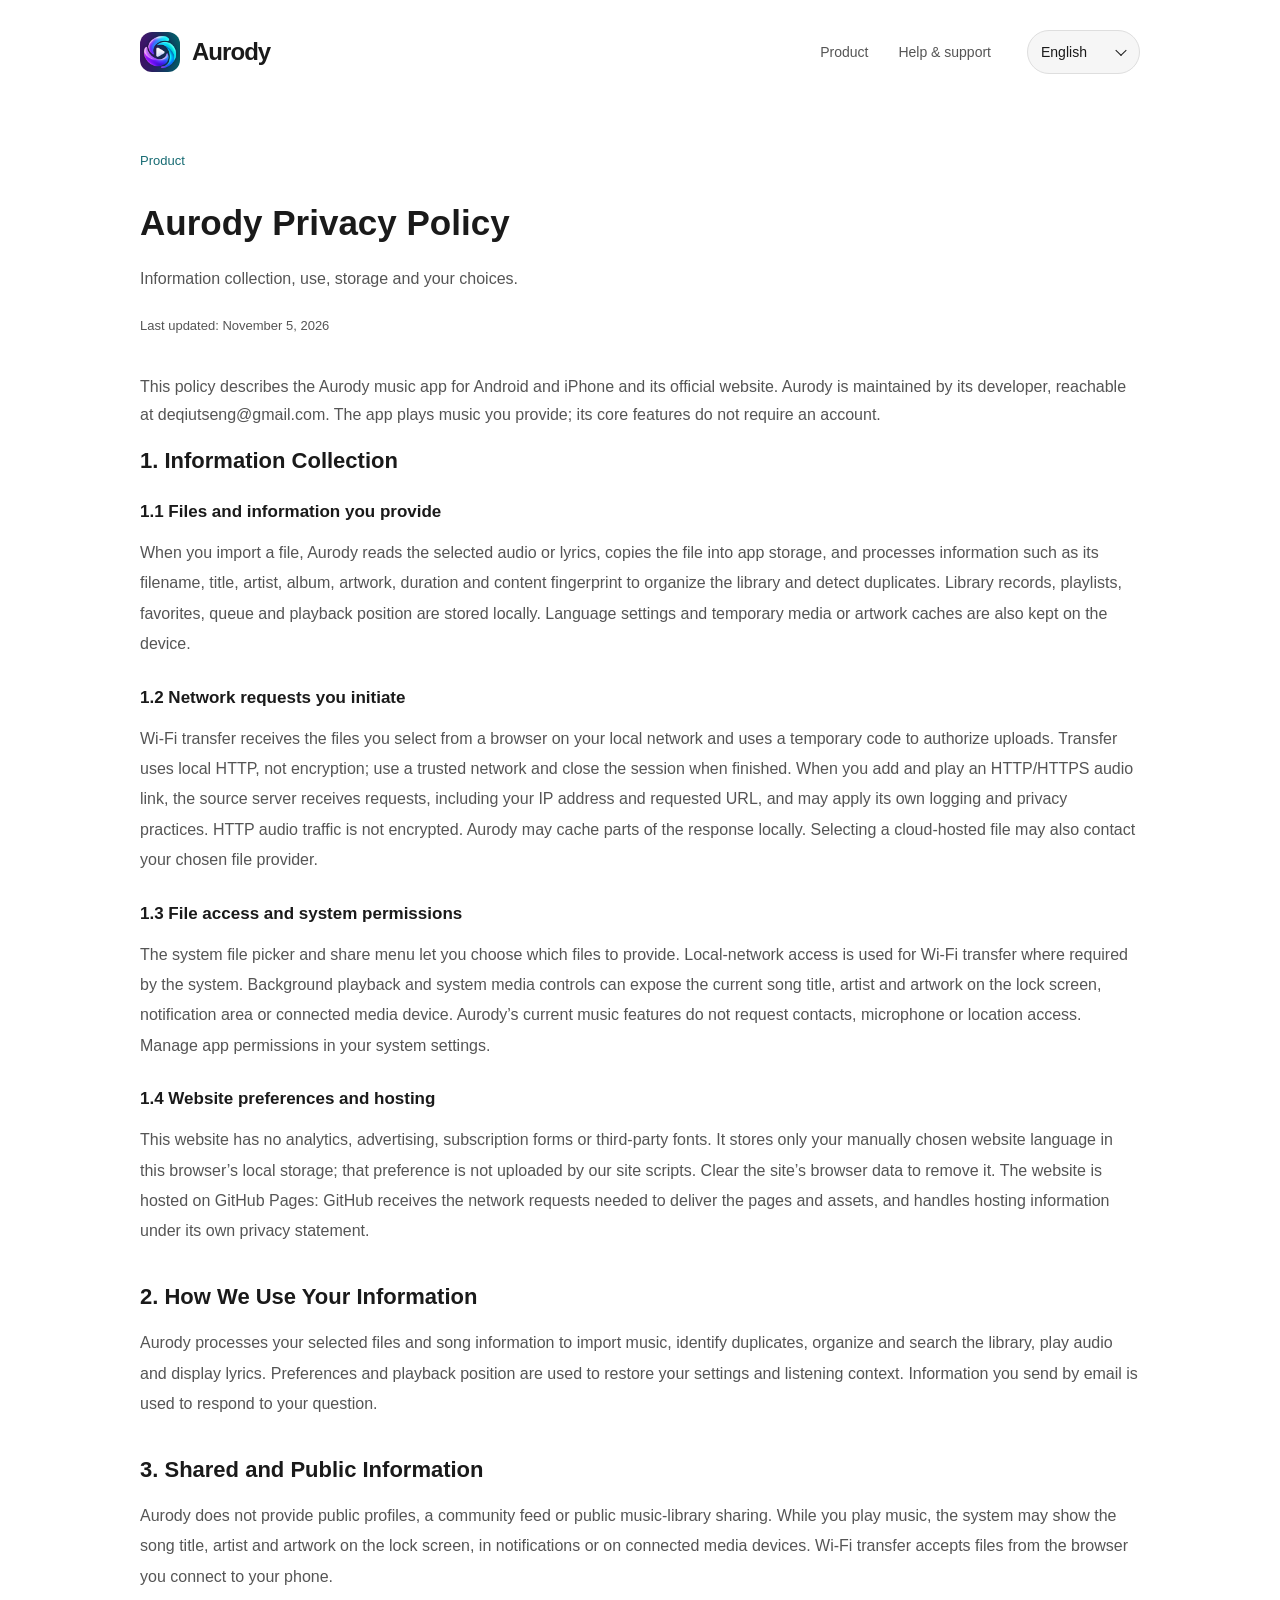
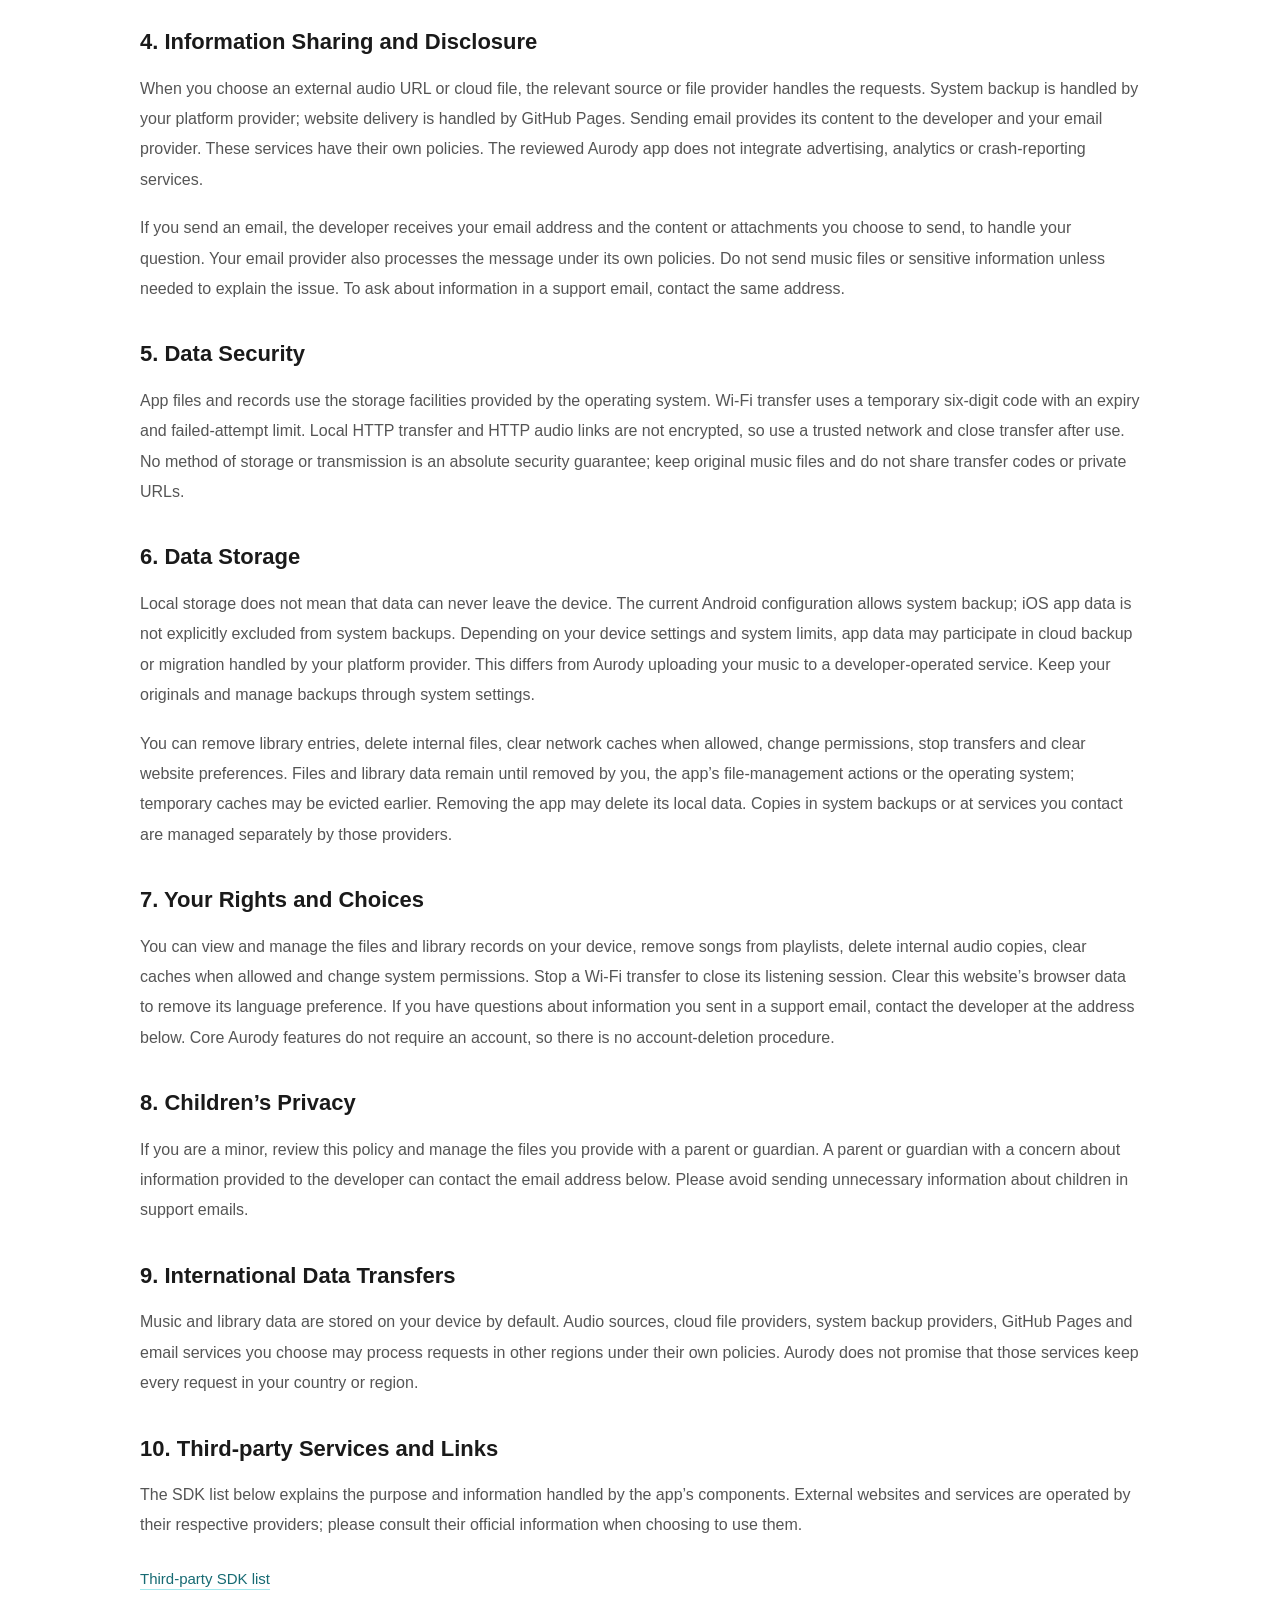
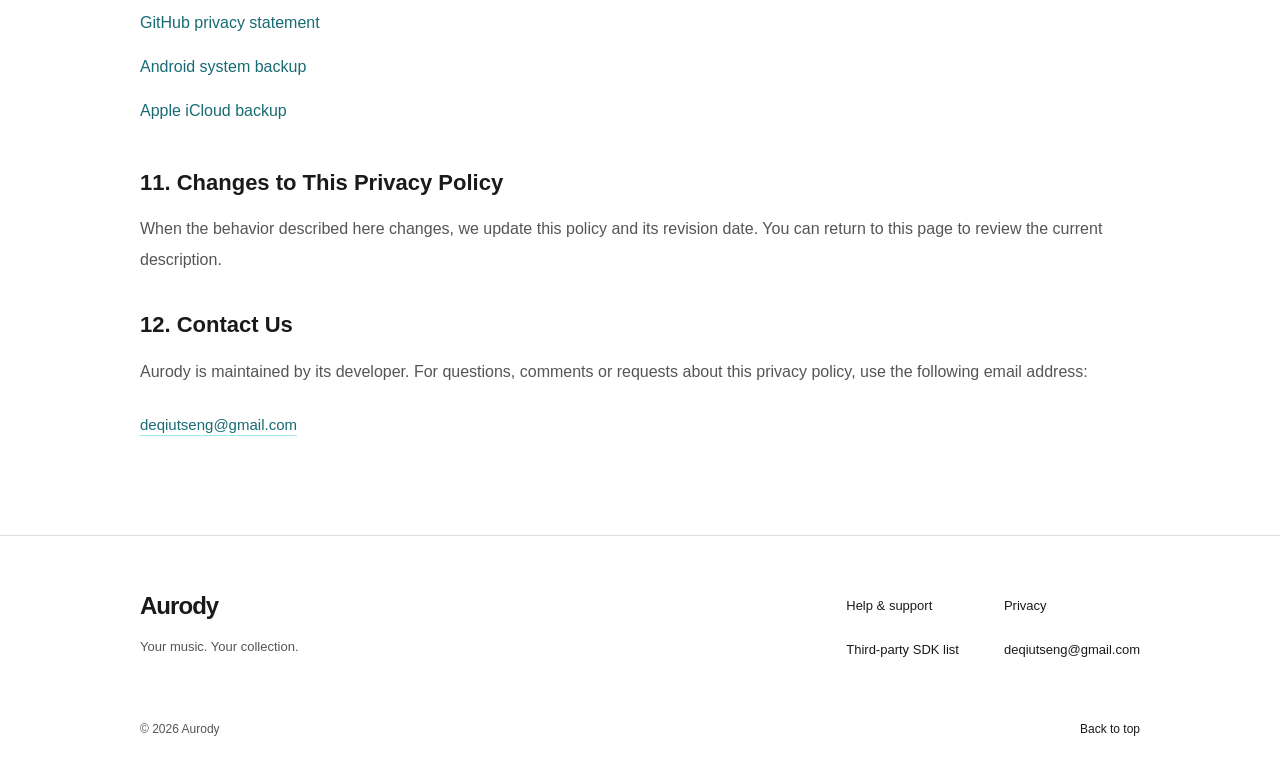
==== commit 8a325d52: "[v1.0.0][fix]官网：修正语言选单箭头位置" ====
--- a/privacy.html
+++ b/privacy.html
@@ -1,5 +1,5 @@
 <!doctype html>
-<html lang="en" dir="ltr"><head><meta charset="utf-8"><meta name="viewport" content="width=device-width, initial-scale=1, viewport-fit=cover"><meta name="color-scheme" content="dark"><meta name="theme-color" content="#071014"><meta name="referrer" content="no-referrer"><meta name="description" content="How Aurody handles local music, network connections, system backups and website preferences."><meta name="robots" content="index,follow"><title>Privacy policy — Aurody</title><link rel="canonical" href="https://deqiutseng.github.io/AurodyWeb/privacy.html"><link rel="icon" type="image/png" sizes="32x32" href="assets/images/favicon.png"><link rel="apple-touch-icon" href="assets/images/apple-touch-icon.png"><meta property="og:type" content="website"><meta property="og:site_name" content="Aurody"><meta property="og:title" content="Privacy policy — Aurody"><meta property="og:description" content="How Aurody handles local music, network connections, system backups and website preferences."><meta property="og:url" content="https://deqiutseng.github.io/AurodyWeb/privacy.html"><meta property="og:image" content="https://deqiutseng.github.io/AurodyWeb/assets/images/share.png"><meta name="twitter:card" content="summary_large_image"><meta name="twitter:title" content="Privacy policy — Aurody"><meta name="twitter:description" content="How Aurody handles local music, network connections, system backups and website preferences."><meta name="twitter:image" content="https://deqiutseng.github.io/AurodyWeb/assets/images/share.png"><link rel="stylesheet" href="assets/site.css?v=9-languages"><script type="module" src="assets/site.mjs?v=9-languages"></script></head>
+<html lang="en" dir="ltr"><head><meta charset="utf-8"><meta name="viewport" content="width=device-width, initial-scale=1, viewport-fit=cover"><meta name="color-scheme" content="dark"><meta name="theme-color" content="#071014"><meta name="referrer" content="no-referrer"><meta name="description" content="How Aurody handles local music, network connections, system backups and website preferences."><meta name="robots" content="index,follow"><title>Privacy policy — Aurody</title><link rel="canonical" href="https://deqiutseng.github.io/AurodyWeb/privacy.html"><link rel="icon" type="image/png" sizes="32x32" href="assets/images/favicon.png"><link rel="apple-touch-icon" href="assets/images/apple-touch-icon.png"><meta property="og:type" content="website"><meta property="og:site_name" content="Aurody"><meta property="og:title" content="Privacy policy — Aurody"><meta property="og:description" content="How Aurody handles local music, network connections, system backups and website preferences."><meta property="og:url" content="https://deqiutseng.github.io/AurodyWeb/privacy.html"><meta property="og:image" content="https://deqiutseng.github.io/AurodyWeb/assets/images/share.png"><meta name="twitter:card" content="summary_large_image"><meta name="twitter:title" content="Privacy policy — Aurody"><meta name="twitter:description" content="How Aurody handles local music, network connections, system backups and website preferences."><meta name="twitter:image" content="https://deqiutseng.github.io/AurodyWeb/assets/images/share.png"><link rel="stylesheet" href="assets/site.css?v=language-chevron"><script type="module" src="assets/site.mjs?v=9-languages"></script></head>
 <body data-page="privacy" class="document-page"><a class="skip" href="#main" data-i18n="nav.skip">Skip to content</a>
 <header class="site-header" id="top"><div class="shell header-inner">
   <a class="brand" href="index.html" aria-label="Aurody home" data-i18n-aria="nav.home"><img src="assets/images/logo-128.png" alt="" width="40" height="40"><span>Aurody</span></a>
--- a/assets/site.css
+++ b/assets/site.css
@@ -41,9 +41,37 @@
 .main-nav a { display: flex; min-height: 44px; align-items: center; color: var(--muted); }
 .main-nav a.active { color: var(--text); }
 .main-nav a:hover { color: var(--cyan); }
-.language { display: flex; align-items: center; }
+.language { position: relative; display: flex; align-items: center; color: var(--text); }
 .language label { position: absolute; width: 1px; height: 1px; overflow: hidden; clip-path: inset(50%); }
-.language select { padding-block: 9px; padding-inline: 13px 28px; min-height: 44px; max-width: 150px; border: 1px solid var(--line); border-radius: 25px; color: var(--text); background-color: var(--surface); font-size: 14px; cursor: pointer; }
+.language select {
+  -webkit-appearance: none;
+  appearance: none;
+  padding-block: 9px;
+  padding-inline: 13px 34px;
+  min-height: 44px;
+  max-width: 150px;
+  border: 1px solid var(--line);
+  border-radius: 25px;
+  color: inherit;
+  background-color: var(--surface);
+  font-size: 14px;
+  cursor: pointer;
+}
+.language::after {
+  content: "";
+  position: absolute;
+  inset-block-start: 50%;
+  inset-inline-end: 15px;
+  width: 7px;
+  height: 7px;
+  border-right: 1.5px solid;
+  border-bottom: 1.5px solid;
+  transform: translateY(-70%) rotate(45deg);
+  pointer-events: none;
+}
+@media (forced-colors: active) {
+  .language::after { border-color: ButtonText; }
+}
 .language option { background: var(--base); }
 .hero { display: grid; grid-template-columns: 1.12fr 1fr; align-items: center; gap: 70px; min-height: 740px; padding-block: 60px 88px; }
 .hero-copy { padding-bottom: 25px; }
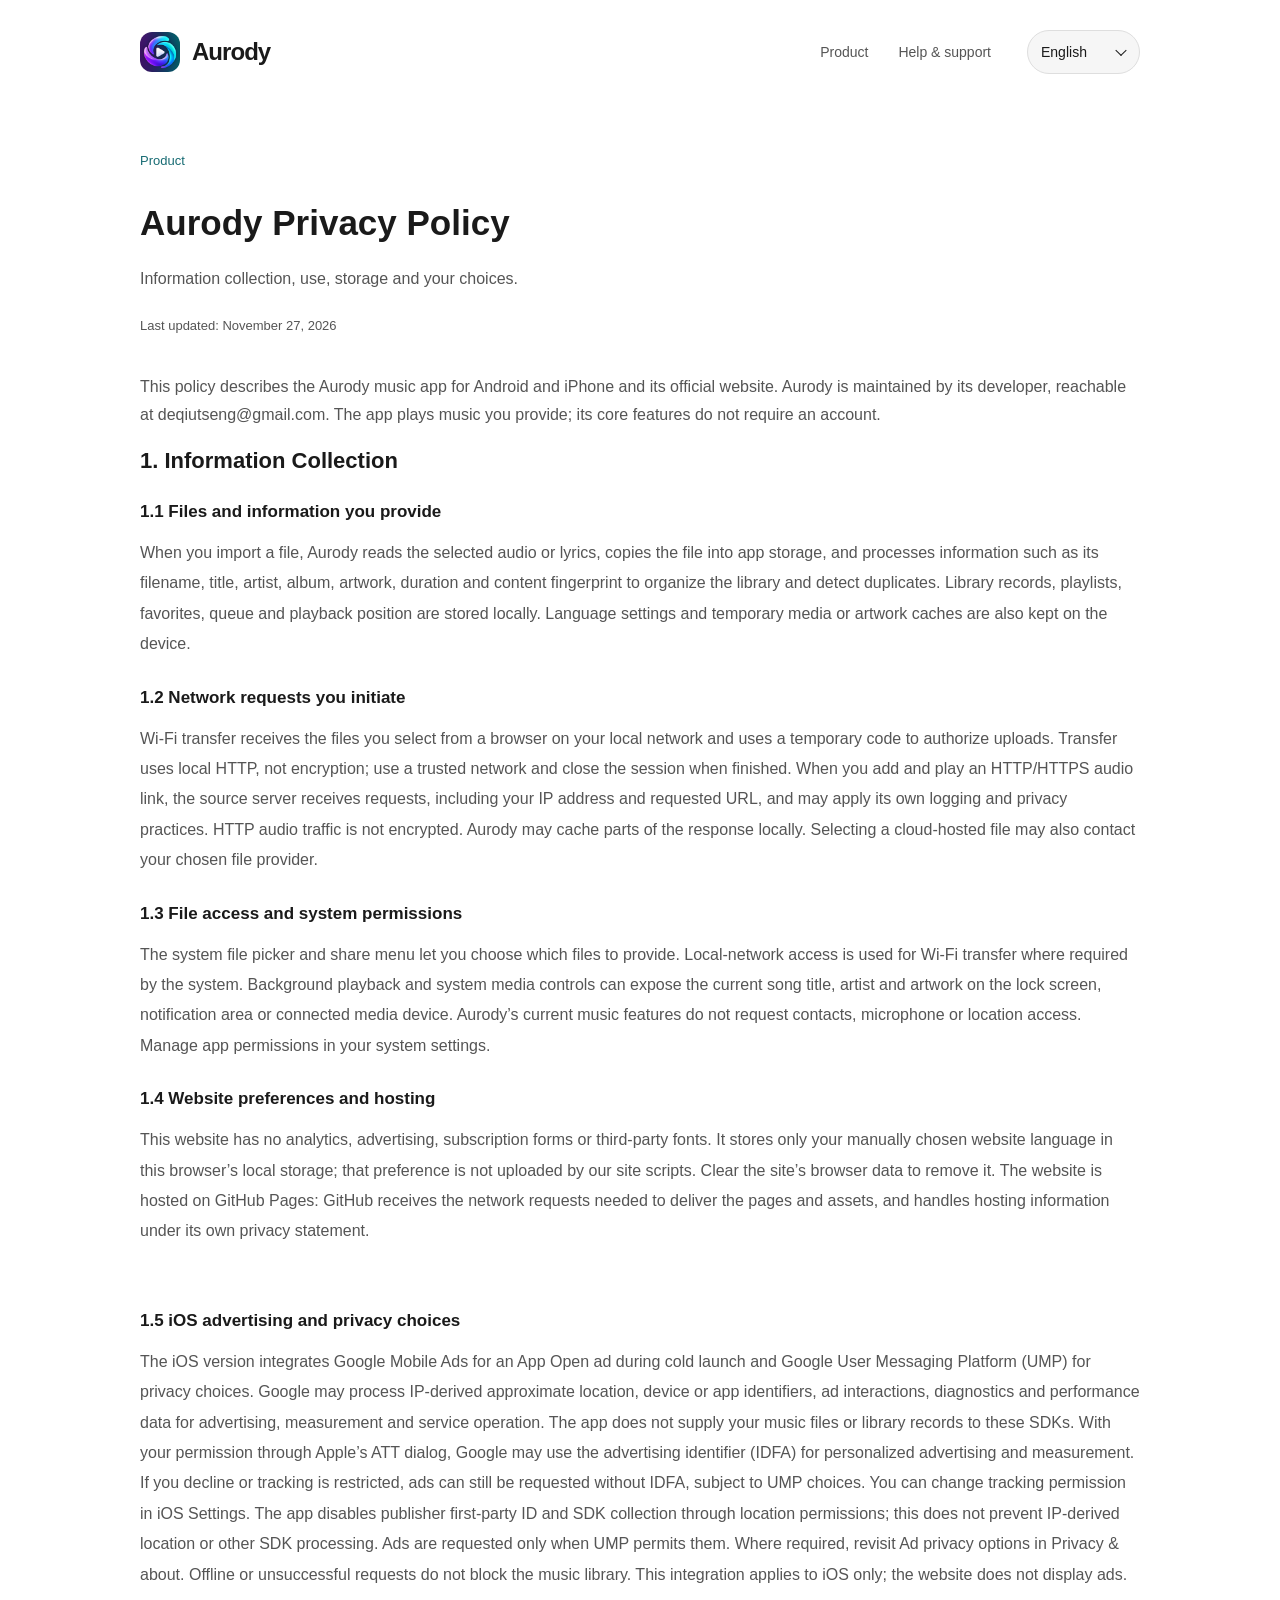
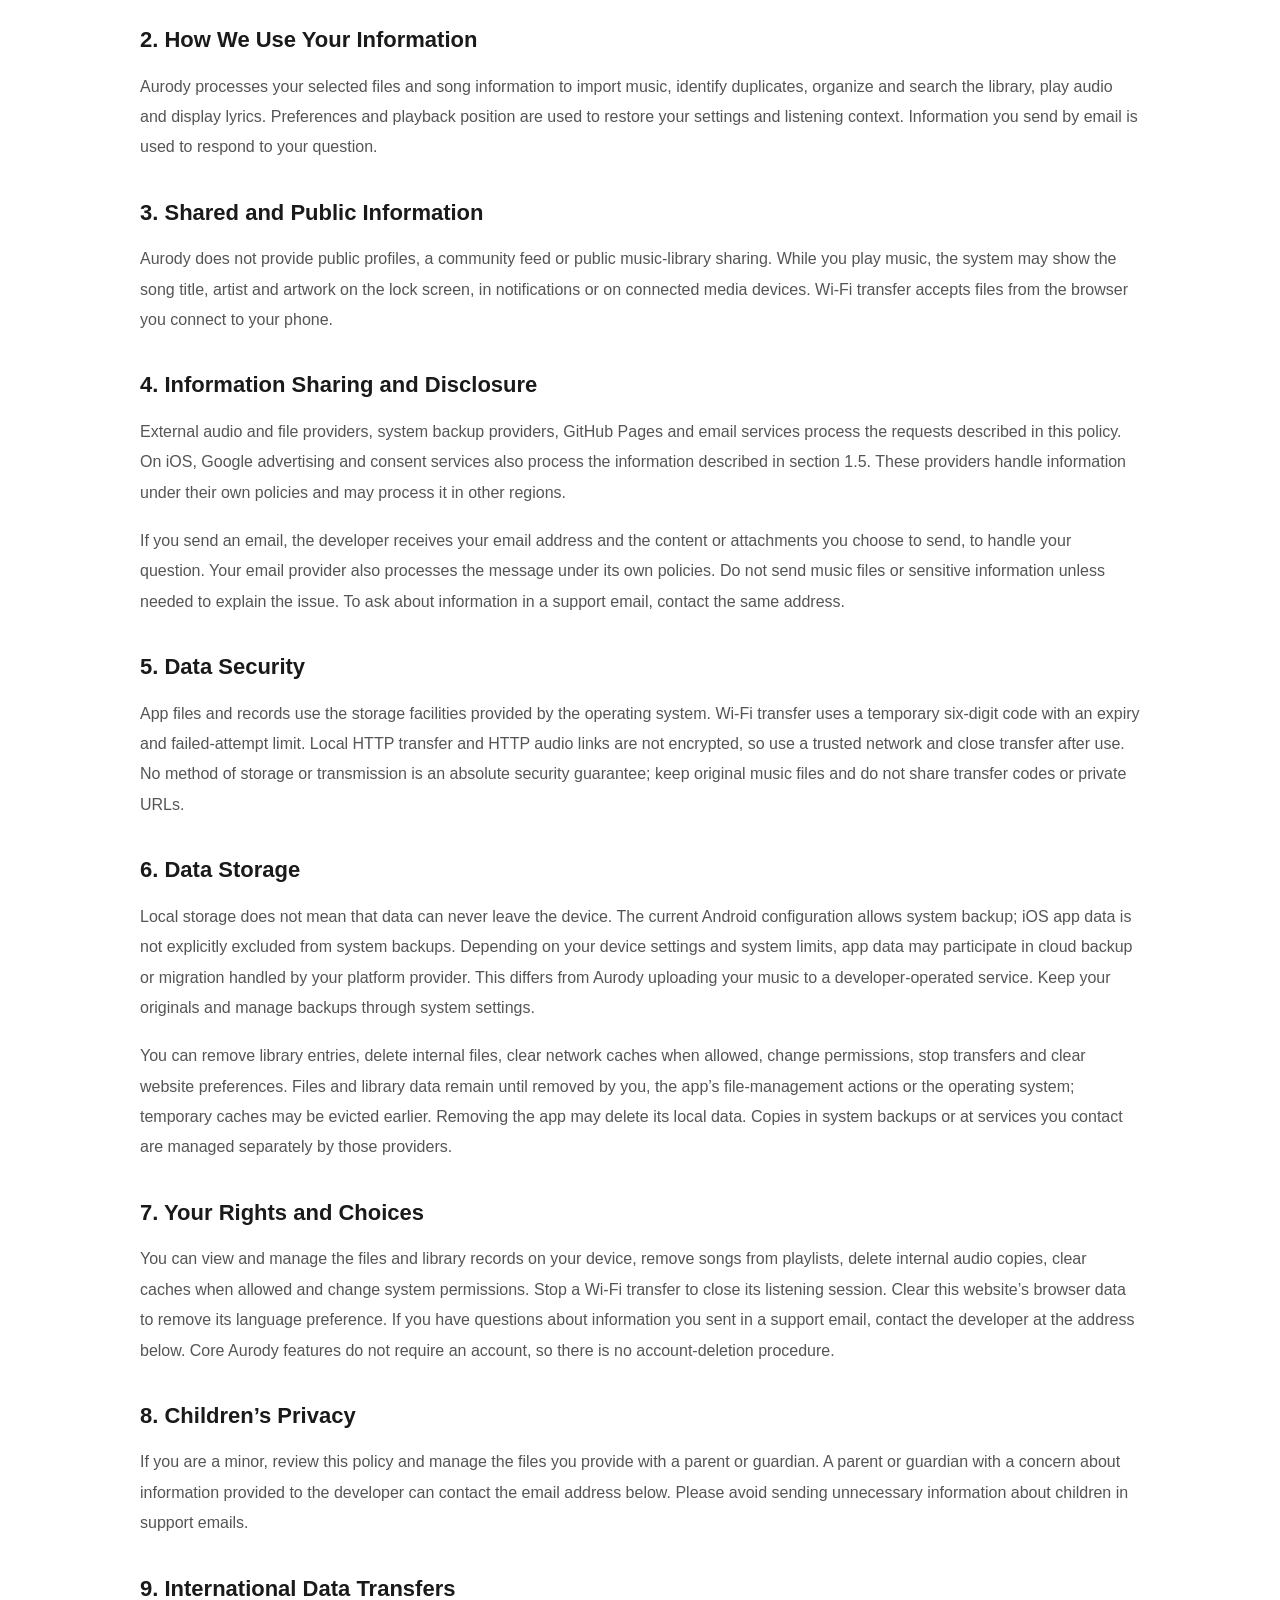
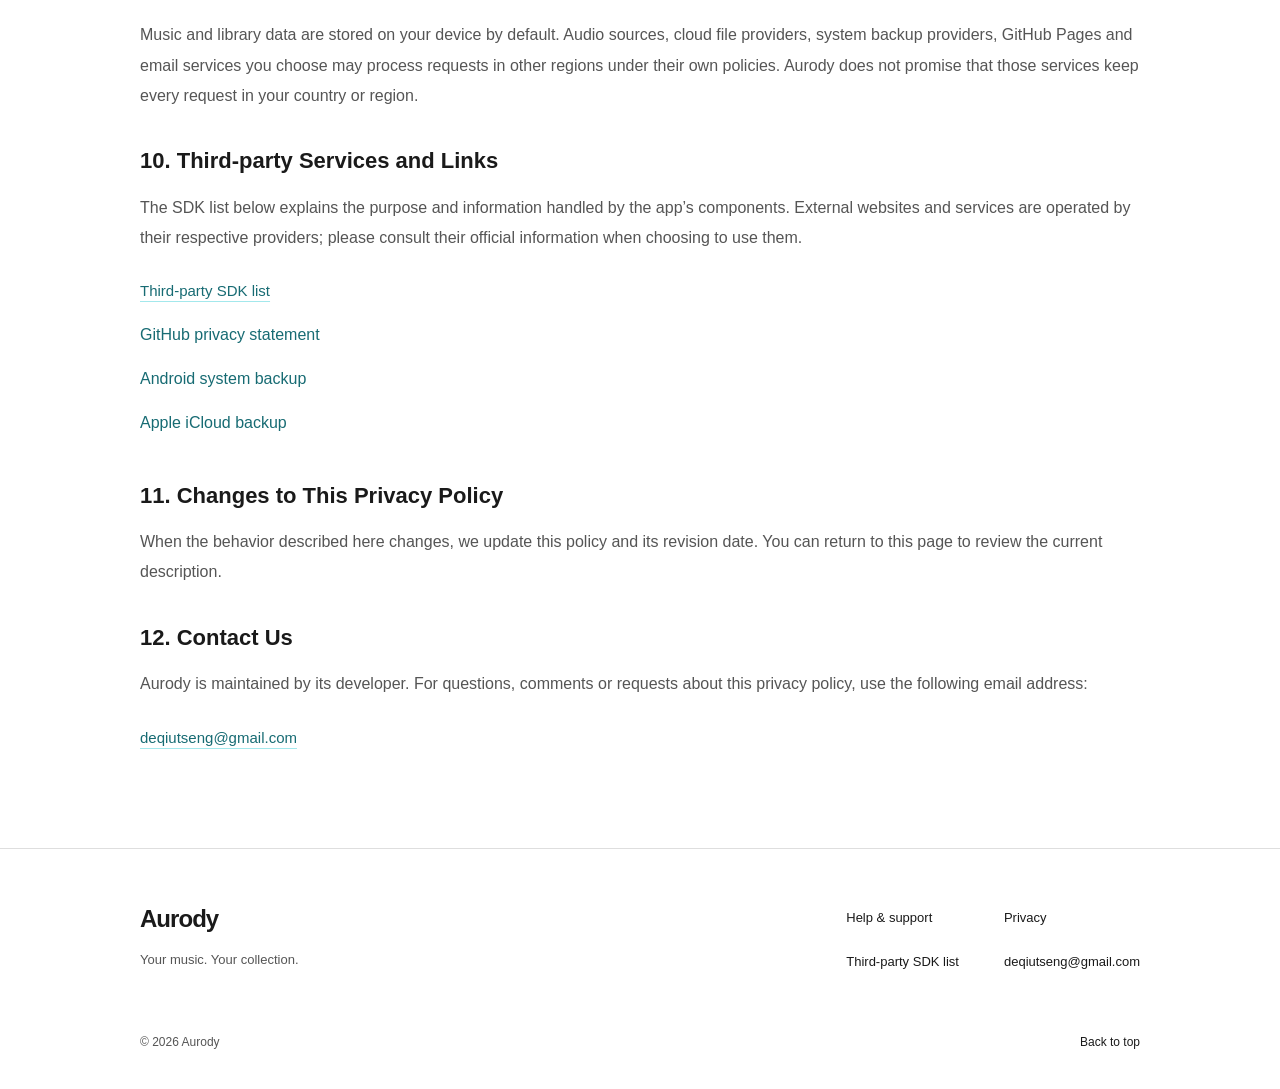
==== commit 4cbb0893: "[v1.1.0][docs]隐私：补充 iOS 广告与 IDFA 九语披露" ====
--- a/privacy.html
+++ b/privacy.html
@@ -5,11 +5,12 @@
   <a class="brand" href="index.html" aria-label="Aurody home" data-i18n-aria="nav.home"><img src="assets/images/logo-128.png" alt="" width="40" height="40"><span>Aurody</span></a>
   <nav class="main-nav" aria-label="Product" data-i18n-aria="nav.product"><a data-i18n="nav.product" href="index.html">Product</a><a data-i18n="nav.support" href="support.html">Help &amp; support</a></nav>
   <div class="language" hidden><label for="language" data-i18n="nav.language">Website language</label><select id="language" aria-label="Website language" data-i18n-aria="nav.language"><option value="en" lang="en" dir="ltr">English</option><option value="zh-Hans" lang="zh-Hans" dir="ltr">简体中文</option><option value="zh-Hant" lang="zh-Hant" dir="ltr">繁體中文</option><option value="es" lang="es" dir="ltr">Español</option><option value="hi" lang="hi" dir="ltr">हिन्दी</option><option value="ar" lang="ar" dir="rtl">العربية</option><option value="fr" lang="fr" dir="ltr">Français</option><option value="bn" lang="bn" dir="ltr">বাংলা</option><option value="pt" lang="pt" dir="ltr">Português</option></select></div>
-</div></header><main id="main"><div class="page-heading shell"><a data-i18n="nav.product" href="index.html" class="back-link">Product</a><h1 data-i18n="privacy.title">Aurody Privacy Policy</h1><p data-i18n="privacy.lead" class="lead">Information collection, use, storage and your choices.</p><p data-i18n="date.label" class="revision">Last updated: November 5, 2026</p></div><article class="shell legal-article article-body"><p data-i18n="privacy.scope.body">This policy describes the Aurody music app for Android and iPhone and its official website. Aurody is maintained by its developer, reachable at deqiutseng@gmail.com. The app plays music you provide; its core features do not require an account.</p>
+</div></header><main id="main"><div class="page-heading shell"><a data-i18n="nav.product" href="index.html" class="back-link">Product</a><h1 data-i18n="privacy.title">Aurody Privacy Policy</h1><p data-i18n="privacy.lead" class="lead">Information collection, use, storage and your choices.</p><p data-i18n="date.label" class="revision">Last updated: November 27, 2026</p></div><article class="shell legal-article article-body"><p data-i18n="privacy.scope.body">This policy describes the Aurody music app for Android and iPhone and its official website. Aurody is maintained by its developer, reachable at deqiutseng@gmail.com. The app plays music you provide; its core features do not require an account.</p>
 <section id="collection" class="article-section"><h2 data-i18n="legal.collect.title">1. Information Collection</h2><h3 data-i18n="legal.collect.local">1.1 Files and information you provide</h3><p data-i18n="privacy.local.body">When you import a file, Aurody reads the selected audio or lyrics, copies the file into app storage, and processes information such as its filename, title, artist, album, artwork, duration and content fingerprint to organize the library and detect duplicates. Library records, playlists, favorites, queue and playback position are stored locally. Language settings and temporary media or artwork caches are also kept on the device.</p><h3 data-i18n="legal.collect.network">1.2 Network requests you initiate</h3><p data-i18n="privacy.network.body">Wi-Fi transfer receives the files you select from a browser on your local network and uses a temporary code to authorize uploads. Transfer uses local HTTP, not encryption; use a trusted network and close the session when finished. When you add and play an HTTP/HTTPS audio link, the source server receives requests, including your IP address and requested URL, and may apply its own logging and privacy practices. HTTP audio traffic is not encrypted. Aurody may cache parts of the response locally. Selecting a cloud-hosted file may also contact your chosen file provider.</p><h3 data-i18n="legal.collect.permissions">1.3 File access and system permissions</h3><p data-i18n="privacy.permissions.body">The system file picker and share menu let you choose which files to provide. Local-network access is used for Wi-Fi transfer where required by the system. Background playback and system media controls can expose the current song title, artist and artwork on the lock screen, notification area or connected media device. Aurody’s current music features do not request contacts, microphone or location access. Manage app permissions in your system settings.</p><h3 data-i18n="legal.collect.website">1.4 Website preferences and hosting</h3><p data-i18n="privacy.website.body">This website has no analytics, advertising, subscription forms or third-party fonts. It stores only your manually chosen website language in this browser’s local storage; that preference is not uploaded by our site scripts. Clear the site’s browser data to remove it. The website is hosted on GitHub Pages: GitHub receives the network requests needed to deliver the pages and assets, and handles hosting information under its own privacy statement.</p></section>
+<section class="article-section" id="ios-advertising"><h3 data-i18n="privacy.advertising.title">1.5 iOS advertising and privacy choices</h3><p data-i18n="privacy.advertising.body">The iOS version integrates Google Mobile Ads for an App Open ad during cold launch and Google User Messaging Platform (UMP) for privacy choices. Google may process IP-derived approximate location, device or app identifiers, ad interactions, diagnostics and performance data for advertising, measurement and service operation. The app does not supply your music files or library records to these SDKs. With your permission through Apple’s ATT dialog, Google may use the advertising identifier (IDFA) for personalized advertising and measurement. If you decline or tracking is restricted, ads can still be requested without IDFA, subject to UMP choices. You can change tracking permission in iOS Settings. The app disables publisher first-party ID and SDK collection through location permissions; this does not prevent IP-derived location or other SDK processing. Ads are requested only when UMP permits them. Where required, revisit Ad privacy options in Privacy &amp; about. Offline or unsuccessful requests do not block the music library. This integration applies to iOS only; the website does not display ads.</p></section>
 <section id="use" class="article-section"><h2 data-i18n="legal.use.title">2. How We Use Your Information</h2><p data-i18n="legal.use.body">Aurody processes your selected files and song information to import music, identify duplicates, organize and search the library, play audio and display lyrics. Preferences and playback position are used to restore your settings and listening context. Information you send by email is used to respond to your question.</p></section>
 <section id="public" class="article-section"><h2 data-i18n="legal.public.title">3. Shared and Public Information</h2><p data-i18n="legal.public.body">Aurody does not provide public profiles, a community feed or public music-library sharing. While you play music, the system may show the song title, artist and artwork on the lock screen, in notifications or on connected media devices. Wi-Fi transfer accepts files from the browser you connect to your phone.</p></section>
-<section id="disclosure" class="article-section"><h2 data-i18n="legal.disclosure.title">4. Information Sharing and Disclosure</h2><p data-i18n="legal.disclosure.body">When you choose an external audio URL or cloud file, the relevant source or file provider handles the requests. System backup is handled by your platform provider; website delivery is handled by GitHub Pages. Sending email provides its content to the developer and your email provider. These services have their own policies. The reviewed Aurody app does not integrate advertising, analytics or crash-reporting services.</p><p data-i18n="privacy.email.body">If you send an email, the developer receives your email address and the content or attachments you choose to send, to handle your question. Your email provider also processes the message under its own policies. Do not send music files or sensitive information unless needed to explain the issue. To ask about information in a support email, contact the same address.</p></section>
+<section id="disclosure" class="article-section"><h2 data-i18n="legal.disclosure.title">4. Information Sharing and Disclosure</h2><p data-i18n="legal.disclosure.body">External audio and file providers, system backup providers, GitHub Pages and email services process the requests described in this policy. On iOS, Google advertising and consent services also process the information described in section 1.5. These providers handle information under their own policies and may process it in other regions.</p><p data-i18n="privacy.email.body">If you send an email, the developer receives your email address and the content or attachments you choose to send, to handle your question. Your email provider also processes the message under its own policies. Do not send music files or sensitive information unless needed to explain the issue. To ask about information in a support email, contact the same address.</p></section>
 <section id="security" class="article-section"><h2 data-i18n="legal.security.title">5. Data Security</h2><p data-i18n="legal.security.body">App files and records use the storage facilities provided by the operating system. Wi-Fi transfer uses a temporary six-digit code with an expiry and failed-attempt limit. Local HTTP transfer and HTTP audio links are not encrypted, so use a trusted network and close transfer after use. No method of storage or transmission is an absolute security guarantee; keep original music files and do not share transfer codes or private URLs.</p></section>
 <section id="storage" class="article-section"><h2 data-i18n="legal.storage.title">6. Data Storage</h2><p data-i18n="privacy.backup.body">Local storage does not mean that data can never leave the device. The current Android configuration allows system backup; iOS app data is not explicitly excluded from system backups. Depending on your device settings and system limits, app data may participate in cloud backup or migration handled by your platform provider. This differs from Aurody uploading your music to a developer-operated service. Keep your originals and manage backups through system settings.</p><p data-i18n="privacy.control.body">You can remove library entries, delete internal files, clear network caches when allowed, change permissions, stop transfers and clear website preferences. Files and library data remain until removed by you, the app’s file-management actions or the operating system; temporary caches may be evicted earlier. Removing the app may delete its local data. Copies in system backups or at services you contact are managed separately by those providers.</p></section>
 <section id="choices" class="article-section"><h2 data-i18n="legal.choices.title">7. Your Rights and Choices</h2><p data-i18n="legal.choices.body">You can view and manage the files and library records on your device, remove songs from playlists, delete internal audio copies, clear caches when allowed and change system permissions. Stop a Wi-Fi transfer to close its listening session. Clear this website’s browser data to remove its language preference. If you have questions about information you sent in a support email, contact the developer at the address below. Core Aurody features do not require an account, so there is no account-deletion procedure.</p></section>
